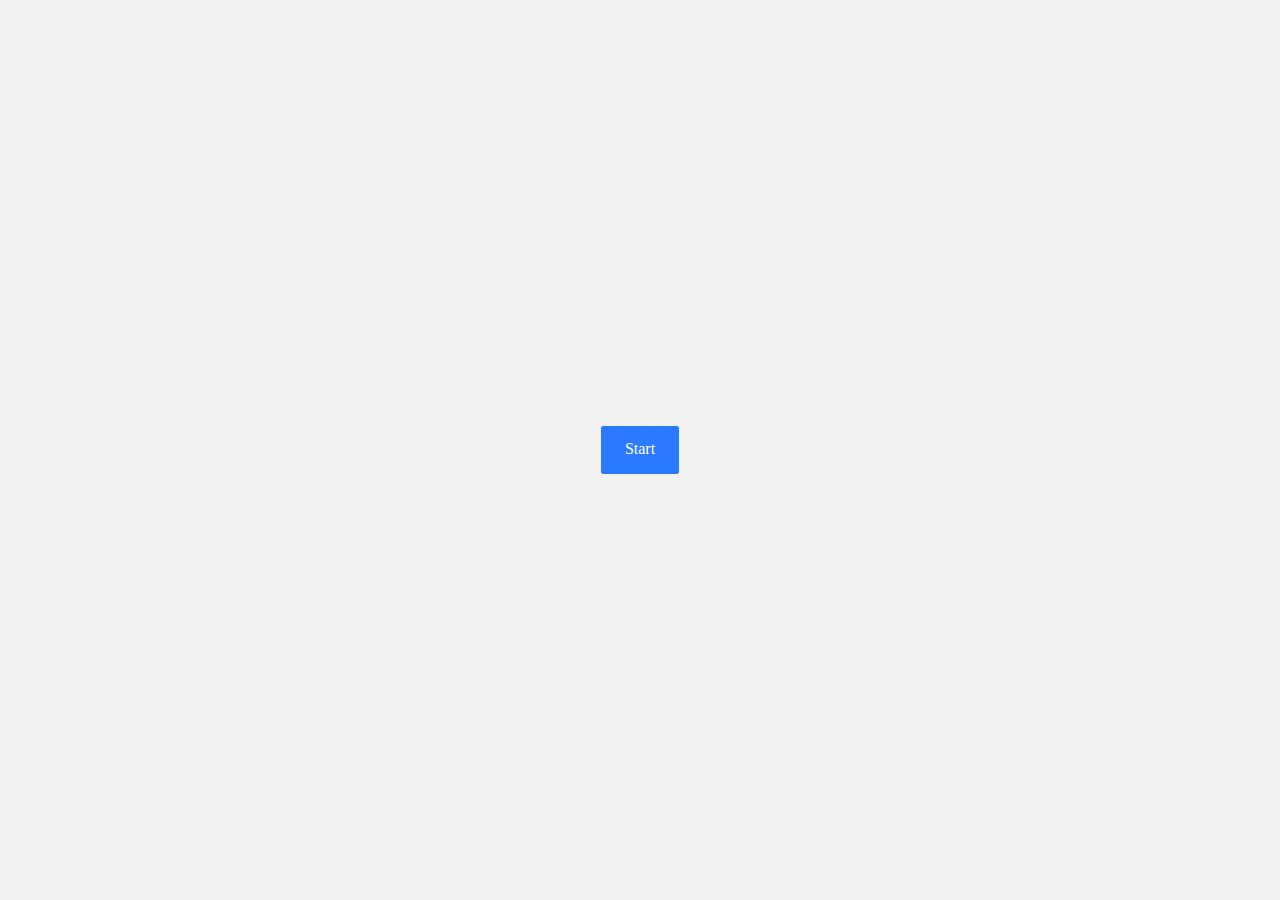
==== templates/index.html @ b8306ca1 "Face marks experiments" ====
<!DOCTYPE html>
<html>
<head>
    <meta charset="utf-8"/>
    <meta name="viewport" content="user-scalable=1.0,initial-scale=1.0,minimum-scale=1.0,maximum-scale=1.0,width=device-width,minimal-ui,viewport-fit=cover">
    <meta name="apple-mobile-web-app-capable" content="yes">
    <title>Gene</title>

    <link rel="stylesheet" href="/static/css/styles.css?rnd=3"/>
</head>
<body>
    <div class="container">
        <div class="screen" id="startScreen">
            <div class="geneBtn" onclick="openFacesScreen()">
                Start
            </div>
        </div>
        <div class="screen" id="facesScreen">
            <div class="header">
                Select photo of you or your friends
            </div>
            <div class="content">
                <div class="contentBody">
                    <div id="facesDiv">
                        
                    </div>
                    <div class="genePlus" onclick="selectFacePhoto()">
                    </div>
                </div>
                <div class="actionButtons">
                    <div></div>
                    <div></div>
                     <div class="geneBtn" onclick="openCrowdScreen()">
                        Next
                    </div>
                </div>
            </div>
        </div>
        <div class="screen" id="crowdScreen">
            <div class="header">
                Choose the crowd
            </div>
            <div class="content">
                <div class="crowdList">
                    <div class="genePlus" onclick="selectCrowdPhoto()">
                    </div>

                    <img src="https://4.bp.blogspot.com/-s8yHcPZOuzY/V4iBHLHGmgI/AAAAAAAAIeI/ahtLaf-ZCfAaqfLKAWhp1wrfYK4B2urjACLcB/s1600/I%2540050387_L.jpg" />
                    <img src="https://cdn.vox-cdn.com/thumbor/XgNngniCqNFg7QUNaKxQAuj3rNA=/0x0:2040x1360/1200x800/filters:focal(786x222:1112x548)/cdn.vox-cdn.com/uploads/chorus_image/image/56083303/6c5cb01c5b2725fa0329efeb552a9983429637944034baa3b3309139f0b1675dce58081a7b9e3f72fef469f7cdf34069_2040.0.jpg"/>
                    <img src="https://imgix.bustle.com/rehost/2016/9/13/6fcbc4ee-1c56-4f39-a659-749c796a370a.jpg" />
                    <img src="https://www.dessous-diary.com/wp-content/uploads/2016/01/1655870_1224771060871987_196291046742283020_n.jpg" />
                    <img src="https://pbs.twimg.com/media/DxGrh3JU8AAuND_.jpg" />
                    <img src="https://www.bellmedia.ca/wp-content/uploads/2019/01/582700_570948_3621x2400-1280x800.jpg" />
                    <img src="https://cache.20minutes.fr/photos/2017/09/28/hugh-hefner-file-photos-37b4-diaporama.jpg" />
                    <img src="https://gl-images.condecdn.net/image/7j0meyqERjZ/crop/1620/f/sex.jpg" />
                    <img src="https://imgflip.com/s/meme/Distracted-Boyfriend.jpg" />
                    <img src="https://i.ytimg.com/vi/z9mUFSexdlE/maxresdefault.jpg" />
                    <img src="https://fsmedia.imgix.net/5a/ed/ef/b8/b0e9/472e/9793/2eacf1d02227/han-and-chewbacca.jpeg" />
                    <img src="https://images2.alphacoders.com/608/thumb-1920-60880.jpg" />
                    <img src="https://p5.focus.de/img/fotos/origs4030151/4338433150-w1280-h960-q72-p4/kim-jong-un-kinder-nordkorea.jpg" />
                    <img src="https://i.pinimg.com/originals/d0/9d/58/d09d58e44380014b6beef9eeacfe507f.jpg" />
                </div>
                <div class="actionButtons">
                    <div class="geneBtn bordered" onclick="popScreen()">
                        Back
                    </div>
                    <div></div>
                    <div></div>
                </div>
            </div>
        </div>
        <div class="screen" id="cookingScreen">
            <div class="header">
                Make a mix!
            </div>
            <div class="content">
                <div class="contentBody">
                    <div id="cookingFaces">
                    </div>
                    <div id="cookingSeparator">
                    </div>
                    <div id="cookingCrowd">
                    </div>
                </div>
                <div class="actionButtons">
                    <div class="geneBtn bordered" onclick="popScreen()">
                        Back
                    </div>
                    <div></div>
                    <div class="geneBtn" id="mixBtn" onclick="mixSelectedPhotos()">
                        Mix!
                        <div class="geneBtnLoading">
                            <div class="geneSpinner">Loading...</div>
                        </div>
                    </div>
                </div>
            </div>
        </div>
        <div class="screen" id="resultScreen">
            <div class="header">
                Great job!
                <br>
                Share result and tag friends!
                <svg transform="scale(1.5)" version="1.1" xmlns="http://www.w3.org/2000/svg" xmlns:xlink="http://www.w3.org/1999/xlink" x="0px" y="0px" width="21px" height="21px" viewBox="0 0 21 21" enable-background="new 0 0 21 21" xml:space="preserve" onclick="resetScreens()">
                    <g>
                        <path d="M16.615,10.368c0-3.372-2.744-6.116-6.115-6.116c-3.375,0-6.117,2.743-6.117,6.116c0,3.372,2.744,6.115,6.117,6.115
                            v-2.262l5.779,2.889L10.5,20.001v-2.266c-4.062,0-7.369-3.305-7.369-7.366C3.131,6.305,6.438,3,10.5,3
                            c4.062,0,7.367,3.305,7.369,7.368H16.615z"></path>
                        <g opacity="0.4">
                            <path fill="#FFFFFF" d="M10.5,3c4.062,0,7.367,3.305,7.369,7.368h-1.254c0-3.372-2.744-6.116-6.115-6.116
                                c-3.375,0-6.117,2.743-6.117,6.116c0,3.372,2.744,6.115,6.117,6.115v-2.262l5.779,2.889L10.5,20.001v-2.266
                                c-4.062,0-7.369-3.305-7.369-7.366C3.131,6.305,6.438,3,10.5,3 M10.5,2L10.5,2c-4.615,0-8.369,3.755-8.369,8.369
                                c0,4.275,3.224,7.812,7.369,8.307v1.325v1.618l1.447-0.724l5.779-2.891l1.789-0.895l-1.789-0.894l-5.779-2.889L9.5,12.604v1.618
                                v1.164c-2.345-0.466-4.117-2.539-4.117-5.017c0-2.821,2.296-5.116,5.117-5.116c2.82,0,5.115,2.295,5.115,5.116v1h1h1.254h1v-1
                                C18.867,5.754,15.112,2,10.5,2L10.5,2z"></path>
                        </g>
                    </g>
                </svg>
            </div>
            <div class="content">
                <div class="contentBody">
                </div>
                <div class="actionButtons">
                    <div class="geneBtn bordered" id="answerBtn">
                        Answer
                    </div>
                    <div></div>
                    <div class="geneBtn" id="shareBtn">
                        Share
                    </div>
                </div>
            </div>
        </div>
        <div class="progress-steps" id="progressSteps" style="display: none">
            <div class="progress-steps__step progress-steps__step--active" id="facesScreenStep">
                <div class="progress-steps__point"></div>
            </div>
            <div class="progress-steps__step" id="crowdScreenStep">
                <div class="progress-steps__gutter">
                    <div class="progress-steps__value"></div>
                </div>
                <div class="progress-steps__point"></div>
            </div>
            <div class="progress-steps__step" id="cookingScreenStep">
                <div class="progress-steps__gutter">
                    <div class="progress-steps__value"></div>
                </div>
                <div class="progress-steps__point"></div>
            </div>
             <div class="progress-steps__step" id="resultScreenStep">
                <div class="progress-steps__gutter">
                    <div class="progress-steps__value"></div>
                </div>
                <div class="progress-steps__point"></div>
            </div>
        </div>
    </div>

    <script type="text/javascript" src="/static/js/fetch.umd.js"></script>
    <script type="text/javascript" src="/static/js/promise.min.js"></script>
    <script type="text/javascript" src="/static/js/impetus.js?rnd=1"></script>
    <script type="text/javascript" src="/static/js/pinch-zoom-canvas.js?rnd=4"></script>
    <script type="text/javascript" src="/static/js/index.js?rnd=4"></script>
</body>
</html>
---- static/css/styles.css ----
/** spinner */
.geneSpinner {
    color: #fff;
    font-size: 20px;
    margin: 100px auto;
    width: 1em;
    height: 1em;
    border-radius: 50%;
    position: relative;
    text-indent: -9999em;
    -webkit-animation: load4 1.3s infinite linear;
    animation: load4 1.3s infinite linear;
    -webkit-transform: translateZ(0);
    -ms-transform: translateZ(0);
    transform: translateZ(0);
}

@-webkit-keyframes load4 {
  0%,
  100% {
    -webkit-box-shadow: 0 -3em 0 0.2em, 2em -2em 0 0em, 3em 0 0 -1em, 2em 2em 0 -1em, 0 3em 0 -1em, -2em 2em 0 -1em, -3em 0 0 -1em, -2em -2em 0 0;
            box-shadow: 0 -3em 0 0.2em, 2em -2em 0 0em, 3em 0 0 -1em, 2em 2em 0 -1em, 0 3em 0 -1em, -2em 2em 0 -1em, -3em 0 0 -1em, -2em -2em 0 0;
  }
  12.5% {
    -webkit-box-shadow: 0 -3em 0 0, 2em -2em 0 0.2em, 3em 0 0 0, 2em 2em 0 -1em, 0 3em 0 -1em, -2em 2em 0 -1em, -3em 0 0 -1em, -2em -2em 0 -1em;
            box-shadow: 0 -3em 0 0, 2em -2em 0 0.2em, 3em 0 0 0, 2em 2em 0 -1em, 0 3em 0 -1em, -2em 2em 0 -1em, -3em 0 0 -1em, -2em -2em 0 -1em;
  }
  25% {
    -webkit-box-shadow: 0 -3em 0 -0.5em, 2em -2em 0 0, 3em 0 0 0.2em, 2em 2em 0 0, 0 3em 0 -1em, -2em 2em 0 -1em, -3em 0 0 -1em, -2em -2em 0 -1em;
            box-shadow: 0 -3em 0 -0.5em, 2em -2em 0 0, 3em 0 0 0.2em, 2em 2em 0 0, 0 3em 0 -1em, -2em 2em 0 -1em, -3em 0 0 -1em, -2em -2em 0 -1em;
  }
  37.5% {
    -webkit-box-shadow: 0 -3em 0 -1em, 2em -2em 0 -1em, 3em 0em 0 0, 2em 2em 0 0.2em, 0 3em 0 0em, -2em 2em 0 -1em, -3em 0em 0 -1em, -2em -2em 0 -1em;
            box-shadow: 0 -3em 0 -1em, 2em -2em 0 -1em, 3em 0em 0 0, 2em 2em 0 0.2em, 0 3em 0 0em, -2em 2em 0 -1em, -3em 0em 0 -1em, -2em -2em 0 -1em;
  }
  50% {
    -webkit-box-shadow: 0 -3em 0 -1em, 2em -2em 0 -1em, 3em 0 0 -1em, 2em 2em 0 0em, 0 3em 0 0.2em, -2em 2em 0 0, -3em 0em 0 -1em, -2em -2em 0 -1em;
            box-shadow: 0 -3em 0 -1em, 2em -2em 0 -1em, 3em 0 0 -1em, 2em 2em 0 0em, 0 3em 0 0.2em, -2em 2em 0 0, -3em 0em 0 -1em, -2em -2em 0 -1em;
  }
  62.5% {
    -webkit-box-shadow: 0 -3em 0 -1em, 2em -2em 0 -1em, 3em 0 0 -1em, 2em 2em 0 -1em, 0 3em 0 0, -2em 2em 0 0.2em, -3em 0 0 0, -2em -2em 0 -1em;
            box-shadow: 0 -3em 0 -1em, 2em -2em 0 -1em, 3em 0 0 -1em, 2em 2em 0 -1em, 0 3em 0 0, -2em 2em 0 0.2em, -3em 0 0 0, -2em -2em 0 -1em;
  }
  75% {
    -webkit-box-shadow: 0em -3em 0 -1em, 2em -2em 0 -1em, 3em 0em 0 -1em, 2em 2em 0 -1em, 0 3em 0 -1em, -2em 2em 0 0, -3em 0em 0 0.2em, -2em -2em 0 0;
            box-shadow: 0em -3em 0 -1em, 2em -2em 0 -1em, 3em 0em 0 -1em, 2em 2em 0 -1em, 0 3em 0 -1em, -2em 2em 0 0, -3em 0em 0 0.2em, -2em -2em 0 0;
  }
  87.5% {
    -webkit-box-shadow: 0em -3em 0 0, 2em -2em 0 -1em, 3em 0 0 -1em, 2em 2em 0 -1em, 0 3em 0 -1em, -2em 2em 0 0, -3em 0em 0 0, -2em -2em 0 0.2em;
            box-shadow: 0em -3em 0 0, 2em -2em 0 -1em, 3em 0 0 -1em, 2em 2em 0 -1em, 0 3em 0 -1em, -2em 2em 0 0, -3em 0em 0 0, -2em -2em 0 0.2em;
  }
}
@keyframes load4 {
  0%,
  100% {
    -webkit-box-shadow: 0 -3em 0 0.2em, 2em -2em 0 0em, 3em 0 0 -1em, 2em 2em 0 -1em, 0 3em 0 -1em, -2em 2em 0 -1em, -3em 0 0 -1em, -2em -2em 0 0;
            box-shadow: 0 -3em 0 0.2em, 2em -2em 0 0em, 3em 0 0 -1em, 2em 2em 0 -1em, 0 3em 0 -1em, -2em 2em 0 -1em, -3em 0 0 -1em, -2em -2em 0 0;
  }
  12.5% {
    -webkit-box-shadow: 0 -3em 0 0, 2em -2em 0 0.2em, 3em 0 0 0, 2em 2em 0 -1em, 0 3em 0 -1em, -2em 2em 0 -1em, -3em 0 0 -1em, -2em -2em 0 -1em;
            box-shadow: 0 -3em 0 0, 2em -2em 0 0.2em, 3em 0 0 0, 2em 2em 0 -1em, 0 3em 0 -1em, -2em 2em 0 -1em, -3em 0 0 -1em, -2em -2em 0 -1em;
  }
  25% {
    -webkit-box-shadow: 0 -3em 0 -0.5em, 2em -2em 0 0, 3em 0 0 0.2em, 2em 2em 0 0, 0 3em 0 -1em, -2em 2em 0 -1em, -3em 0 0 -1em, -2em -2em 0 -1em;
            box-shadow: 0 -3em 0 -0.5em, 2em -2em 0 0, 3em 0 0 0.2em, 2em 2em 0 0, 0 3em 0 -1em, -2em 2em 0 -1em, -3em 0 0 -1em, -2em -2em 0 -1em;
  }
  37.5% {
    -webkit-box-shadow: 0 -3em 0 -1em, 2em -2em 0 -1em, 3em 0em 0 0, 2em 2em 0 0.2em, 0 3em 0 0em, -2em 2em 0 -1em, -3em 0em 0 -1em, -2em -2em 0 -1em;
            box-shadow: 0 -3em 0 -1em, 2em -2em 0 -1em, 3em 0em 0 0, 2em 2em 0 0.2em, 0 3em 0 0em, -2em 2em 0 -1em, -3em 0em 0 -1em, -2em -2em 0 -1em;
  }
  50% {
    -webkit-box-shadow: 0 -3em 0 -1em, 2em -2em 0 -1em, 3em 0 0 -1em, 2em 2em 0 0em, 0 3em 0 0.2em, -2em 2em 0 0, -3em 0em 0 -1em, -2em -2em 0 -1em;
            box-shadow: 0 -3em 0 -1em, 2em -2em 0 -1em, 3em 0 0 -1em, 2em 2em 0 0em, 0 3em 0 0.2em, -2em 2em 0 0, -3em 0em 0 -1em, -2em -2em 0 -1em;
  }
  62.5% {
    -webkit-box-shadow: 0 -3em 0 -1em, 2em -2em 0 -1em, 3em 0 0 -1em, 2em 2em 0 -1em, 0 3em 0 0, -2em 2em 0 0.2em, -3em 0 0 0, -2em -2em 0 -1em;
            box-shadow: 0 -3em 0 -1em, 2em -2em 0 -1em, 3em 0 0 -1em, 2em 2em 0 -1em, 0 3em 0 0, -2em 2em 0 0.2em, -3em 0 0 0, -2em -2em 0 -1em;
  }
  75% {
    -webkit-box-shadow: 0em -3em 0 -1em, 2em -2em 0 -1em, 3em 0em 0 -1em, 2em 2em 0 -1em, 0 3em 0 -1em, -2em 2em 0 0, -3em 0em 0 0.2em, -2em -2em 0 0;
            box-shadow: 0em -3em 0 -1em, 2em -2em 0 -1em, 3em 0em 0 -1em, 2em 2em 0 -1em, 0 3em 0 -1em, -2em 2em 0 0, -3em 0em 0 0.2em, -2em -2em 0 0;
  }
  87.5% {
    -webkit-box-shadow: 0em -3em 0 0, 2em -2em 0 -1em, 3em 0 0 -1em, 2em 2em 0 -1em, 0 3em 0 -1em, -2em 2em 0 0, -3em 0em 0 0, -2em -2em 0 0.2em;
            box-shadow: 0em -3em 0 0, 2em -2em 0 -1em, 3em 0 0 -1em, 2em 2em 0 -1em, 0 3em 0 -1em, -2em 2em 0 0, -3em 0em 0 0, -2em -2em 0 0.2em;
  }
}

/** Progress bar */

.progress-steps {
    display: -webkit-box;
    display: -ms-flexbox;
    display: flex;
    -webkit-box-pack: center;
        -ms-flex-pack: center;
            justify-content: center;
    margin: 0 auto;
    padding: 0 5px;
    -webkit-box-sizing: border-box;
            box-sizing: border-box;

    position: absolute;
    left: 20px;
    right: 20px;
    bottom: 20px;
}

.progress-steps__step {
    position: relative;
    display: -webkit-box;
    display: -ms-flexbox;
    display: flex;
    -webkit-box-align: center;
        -ms-flex-align: center;
            align-items: center;
}

.progress-steps__step * {
    background-color: #d1d1d1;
}

.progress-steps__step:not(:first-child) {
    -webkit-box-flex: 1;
        -ms-flex-positive: 1;
            flex-grow: 1;
    min-height: 0;
    min-width: 0;
}

.progress-steps__step--active .progress-steps__value {
    width: 100%;
}

.progress-steps__step--active .progress-steps__point {
    background-color: #2a79ff;
    -webkit-transform: none;
        -ms-transform: none;
            transform: none;
}

.progress-steps__gutter {
    height: 1px;
    -webkit-box-flex: 1;
        -ms-flex-positive: 1;
            flex-grow: 1;
}

.progress-steps__value {
    height: 100%;
    width: 0;
    background-color: #2a79ff;
    -webkit-transition: width 0.25s ease-out;
    -o-transition: width 0.25s ease-out;
    transition: width 0.25s ease-out;
}

.progress-steps__point {
    position: absolute;
    right: -5px;
    top: -5px;
    z-index: 1;
    height: 11px;
    width: 11px;
    -webkit-transform: scale(0.63);
        -ms-transform: scale(0.63);
            transform: scale(0.63);
    -webkit-transform-origin: 50%;
        -ms-transform-origin: 50%;
            transform-origin: 50%;
    border-radius: 50%;
    -webkit-transition: all 0.15s 0.25s;
    -o-transition: all 0.15s 0.25s;
    transition: all 0.15s 0.25s;
}

/** Alert **/

.geneOverlay {
    position: absolute;
    left: 0;
    top: 0;
    right: 0;
    bottom: 0;
    background: rgba(0, 0, 0, 0.24);
    opacity: 0;
    -webkit-transition: opacity 0.2s ease-in;
    -o-transition: opacity 0.2s ease-in;
    transition: opacity 0.2s ease-in;

    display: -webkit-box;
    display: -ms-flexbox;
    display: flex;
    -webkit-box-align: center;
        -ms-flex-align: center;
            align-items: center;
    -webkit-box-pack: center;
        -ms-flex-pack: center;
            justify-content: center;
}

.geneAlert {
    background: #fff;
    max-width: 300px;
    min-width: 250px;
    min-height: 100px;
    border-radius: 4px;
    display: -webkit-box;
    display: -ms-flexbox;
    display: flex;
    -webkit-box-orient: vertical;
    -webkit-box-direction: normal;
        -ms-flex-direction: column;
            flex-direction: column;
}

.geneAlertTitle {
    font-size: 20px;
    font-weight: bold;
    text-align: center;
    padding: 10px;
    border-bottom: 1px solid rgba(0, 0, 0, 0.1);
}

.geneAlertDescription {
    text-align: center;
    padding: 10px 10px 20px;
    font-size: 18px;
    border-bottom: 1px solid rgba(0, 0, 0, 0.1);
}

.geneAlertButtons {
    display: -webkit-box;
    display: -ms-flexbox;
    display: flex;
    padding: 10px;
     -webkit-box-pack: center;
        -ms-flex-pack: center;
            justify-content: center;
}

.geneAlertButtons .geneBtn {
    height: auto;
    padding: 9px 20px 9px;
}

.geneAlertButtons .geneBtn:not(:first-child) {
    margin-left: 20px;
}

/** *** */

body, html {
    padding: 0;
    margin: 0;
    background: #f2f2f2;
    width: 100%;
    height: 100%;
}

.flexOne {
    -webkit-box-flex: 1;
        -ms-flex: 1;
            flex: 1;
    min-height: 0;
    min-width: 0;
}

.geneBtn {
    background: #2a79ff;
    -webkit-box-sizing: border-box;
            box-sizing: border-box;
    border-radius: 2px;
    font-size: 16px;
    padding: 14px 24px 16px;
    color: #fff;
    display: inline-block;
    height: 48px;
    position: relative;
}

.geneBtn.loading .geneBtnLoading {
    display: -webkit-box;
    display: -ms-flexbox;
    display: flex;
}

.geneBtnLoading {
    position: absolute;
    left: 0;
    right: 0;
    bottom: 0;
    top: 0;
    background: #2a79ff;
    border-radius: 2px;
    display: none;
    -webkit-box-align: center;
        -ms-flex-align: center;
            align-items: center;
    -webkit-box-pack: center;
        -ms-flex-pack: center;
            justify-content: center;
}

.geneBtnLoading .geneSpinner {
    -webkit-transform: scale(0.2);
        -ms-transform: scale(0.2);
            transform: scale(0.2);
}

.geneBtn.bordered {
    background: transparent;
    border: 1px solid #333333;
    color: #333333;
}

.genePlus {
    width: 40px;
    height: 40px;
    border-radius: 50%;
    border: 2px solid #2a79ff;
    position: relative;
}

.genePlus:after {
    content: '';
    position: absolute;
    top: 10px;
    left: 19px;
    width: 2px;
    bottom: 10px;
    background: #2a79ff;
}

.genePlus:before {
    content: '';
    position: absolute;
    height: 2px;
    top: 19px;
    left: 10px;
    right: 10px;
    background: #2a79ff;
}

.container {
    width: 100%;
    height: 100%; 
}

.screen {
    background: #f2f2f2;
    position: absolute;
    left: 0;
    right: 0;
    top: 0;
    bottom: 0;
    display: -webkit-box;
    display: -ms-flexbox;
    display: flex;
    -webkit-box-align: center;
        -ms-flex-align: center;
            align-items: center;
    -webkit-box-pack: center;
        -ms-flex-pack: center;
            justify-content: center;
    -webkit-box-orient: vertical;
    -webkit-box-direction: normal;
        -ms-flex-direction: column;
            flex-direction: column;
    display: none;
}

.header {
    width: 100%;
    display: -webkit-box;
    display: -ms-flexbox;
    display: flex;
    -webkit-box-orient: horizontal;
    -webkit-box-direction: normal;
        -ms-flex-direction: row;
            flex-direction: row;
    height: 48px;
    padding: 0 20px;
    margin: 10px 0 20px;
    border-bottom: 1px solid rgba(0, 0, 0, 0.1);
    -webkit-box-sizing: border-box;
            box-sizing: border-box;
    -webkit-box-pack: justify;
        -ms-flex-pack: justify;
            justify-content: space-between;
    -webkit-box-align: center;
        -ms-flex-align: center;
            align-items: center;
    font-size: 16px;
}

.content {
    width: 100%;
    display: -webkit-box;
    display: -ms-flexbox;
    display: flex;
    -webkit-box-flex: 1;
        -ms-flex: 1;
            flex: 1;
    min-height: 0;
    min-width: 0;
    padding: 0 20px 50px 20px;
    -webkit-box-sizing: border-box;
            box-sizing: border-box;
    -webkit-box-orient: vertical;
    -webkit-box-direction: normal;
        -ms-flex-direction: column;
            flex-direction: column;
}

.contentBody {
    -webkit-box-flex: 1;
        -ms-flex: 1;
            flex: 1;
    min-height: 0;
    min-width: 0;
    margin-bottom: 20px;
}

.actionButtons {
    display: -webkit-box;
    display: -ms-flexbox;
    display: flex;
    -webkit-box-pack: justify;
        -ms-flex-pack: justify;
            justify-content: space-between;
}

/** **/
.crowdList {
    -webkit-box-flex: 1;
        -ms-flex: 1;
            flex: 1;
    min-height: 0;
    min-width: 0;
    display: -webkit-box;
    display: -ms-flexbox;
    display: flex;
    -webkit-box-orient: vertical;
    -webkit-box-direction: normal;
        -ms-flex-direction: column;
            flex-direction: column;
    -webkit-box-align: center;
        -ms-flex-align: center;
            align-items: center;
    overflow-x: hidden;
    overflow-y: auto;
    -webkit-overflow-scrolling: touch;
    margin-bottom: 10px;
}

.crowdList .genePlus {
    -ms-flex-negative: 0;
        flex-shrink: 0;
    margin-bottom: 10px;
}

.crowdList img {
    width: 100%;
    margin-bottom: 10px;
}

#facesScreen .contentBody {
    display: -webkit-box;
    display: -ms-flexbox;
    display: flex;
    -webkit-box-orient: vertical;
    -webkit-box-direction: normal;
        -ms-flex-direction: column;
            flex-direction: column;
    -webkit-box-align: center;
        -ms-flex-align: center;
            align-items: center;
}

.facePhotoContainer {
    display: -webkit-box;
    display: -ms-flexbox;
    display: flex;
    -webkit-box-orient: vertical;
    -webkit-box-direction: normal;
        -ms-flex-direction: column;
            flex-direction: column;
    -webkit-box-align: center;
        -ms-flex-align: center;
            align-items: center;
    width: 200px;
    height: 200px;
    background: rgba(0, 0, 0, 0.2);
    -webkit-transition: all 0.2s ease-in;
    -o-transition: all 0.2s ease-in;
    transition: all 0.2s ease-in;
    margin-bottom: 10px;
    position: relative;
}

.facePhotoContainer .geneSpinner {
    font-size: 5px;
}

.facePhotoContainer canvas {
    opacity: 0;
    -webkit-transition: opacity 0.2s ease-in;
    -o-transition: opacity 0.2s ease-in;
    transition: opacity 0.2s ease-in;
}

.facePhotoContainerRemove {
    position: absolute;
    top: -20px;
    right: -20px;
    width: 40px;
    height: 40px;
    background: rgba(0, 0, 0, 0.6);
    border-radius: 50%;
    display: -webkit-box;
    display: -ms-flexbox;
    display: flex;
    -webkit-box-pack: center;
        -ms-flex-pack: center;
            justify-content: center;
    -webkit-box-align: center;
        -ms-flex-align: center;
            align-items: center;
    color: #fff;
}

.facePhotoContainerRemove:after {
    content: '';
    top: 19px;
    left: 10px;
    height: 2px;
    background: #fff;
    right: 10px;
    -webkit-transform: rotate(45deg);
        -ms-transform: rotate(45deg);
            transform: rotate(45deg);
    position: absolute;
}

.facePhotoContainerRemove:before {
    content: '';
    top: 19px;
    left: 10px;
    height: 2px;
    background: #fff;
    right: 10px;
    -webkit-transform: rotate(-45deg);
        -ms-transform: rotate(-45deg);
            transform: rotate(-45deg);
    position: absolute;
}

#facesDiv {
    display: -webkit-box;
    display: -ms-flexbox;
    display: flex;
    -webkit-box-orient: vertical;
    -webkit-box-direction: normal;
        -ms-flex-direction: column;
            flex-direction: column;
    -webkit-box-align: center;
        -ms-flex-align: center;
            align-items: center;
}

#facePointsScreen canvas {
    width: 100%;
    height: 100%;
}

#cookingScreen .contentBody {
    display: -webkit-box;
    display: -ms-flexbox;
    display: flex;
    -webkit-box-orient: vertical;
    -webkit-box-direction: normal;
        -ms-flex-direction: column;
            flex-direction: column;
}

#cookingScreen .content {
    position: relative;
}

#cookingSeparator {
    position: absolute;
    left: 0;
    right: 0;
    top: 175px;
    height: 1px;
    background: rgba(0, 0, 0, 0.1);
}

#cookingFaces {
    height: 150px;
    display: -webkit-box;
    display: -ms-flexbox;
    display: flex;
    -webkit-box-align: center;
        -ms-flex-align: center;
            align-items: center;
    -webkit-box-pack: center;
        -ms-flex-pack: center;
            justify-content: center;
    margin-bottom: 50px;
}

#cookingFaces img {
    max-width: 45%;
    max-height: 30vh;
    -o-object-fit: contain;
       object-fit: contain;
}

#cookingFaces img:first-child:not(:last-child) {
    margin-right: 10px;
}

#cookingCrowd {
    display: -webkit-box;
    display: -ms-flexbox;
    display: flex;
    -webkit-box-align: center;
        -ms-flex-align: center;
            align-items: center;
    -webkit-box-pack: center;
        -ms-flex-pack: center;
            justify-content: center;
    -webkit-box-flex: 1;
        -ms-flex: 1;
            flex: 1;
    min-height: 0;
    min-width: 0;
}

#cookingCrowd img {
    -o-object-fit: contain;
       object-fit: contain;
    max-width: 100%;
    max-height: 100%;
}

.answerIsVisible {
    background: rgba(0, 0, 0, 0.1) !important;
}

#resultScreen .contentBody {
    display: -webkit-box;
    display: -ms-flexbox;
    display: flex;
    -webkit-box-align: center;
        -ms-flex-align: center;
            align-items: center;
}

#resultScreen canvas {
    width: 100%;
    height: 90%;
    opacity: 0;
    -webkit-transition: opacity 0.3s ease-in;
    -o-transition: opacity 0.3s ease-in;
    transition: opacity 0.3s ease-in;
}
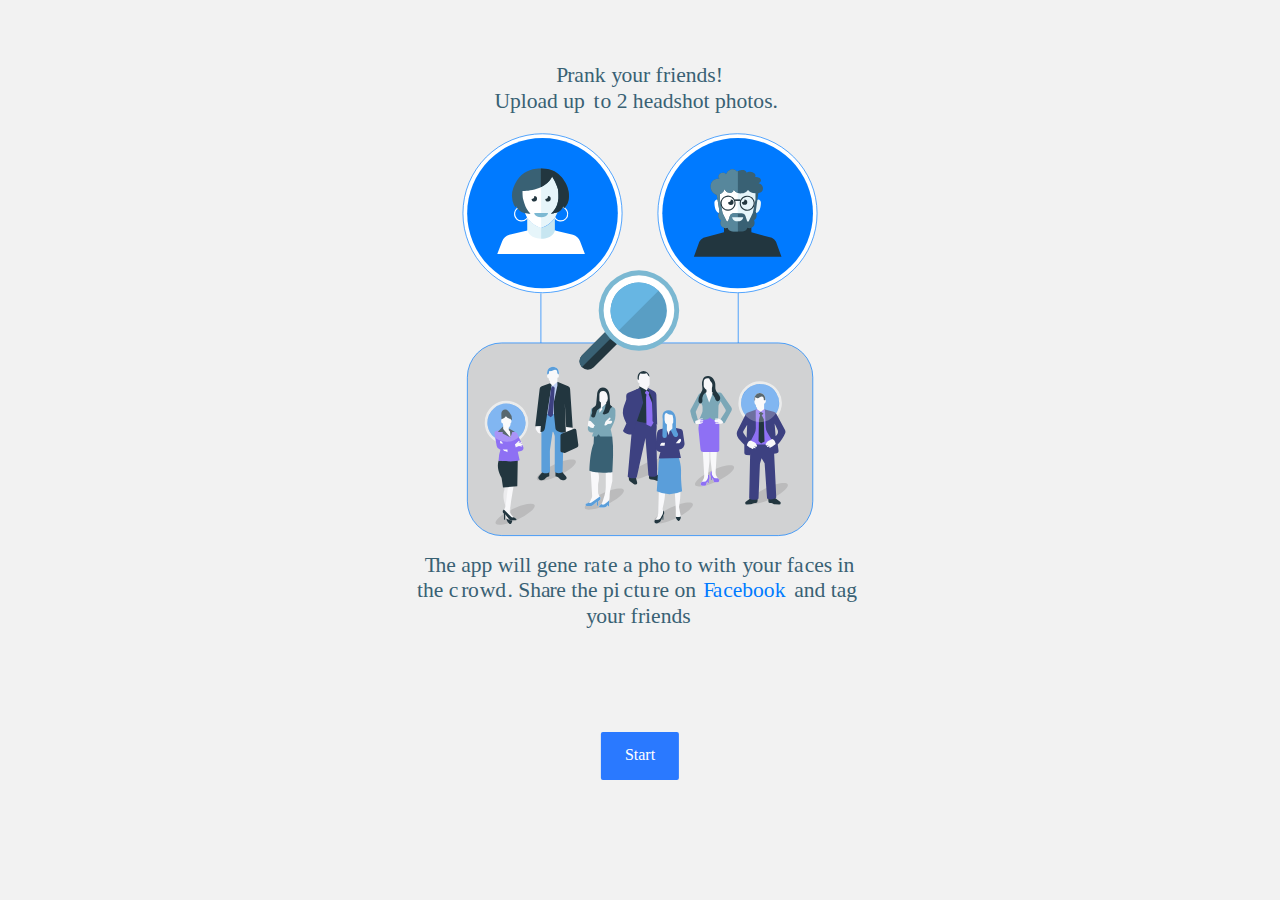
==== commit 541c99f3: "Add onboarding image" ====
--- a/templates/index.html
+++ b/templates/index.html
@@ -6,13 +6,16 @@
     <meta name="apple-mobile-web-app-capable" content="yes">
     <title>Gene</title>
 
-    <link rel="stylesheet" href="/static/css/styles.css?rnd=3"/>
+    <link rel="stylesheet" href="/static/css/styles.css?rnd=8"/>
 </head>
 <body>
     <div class="container">
         <div class="screen" id="startScreen">
-            <div class="geneBtn" onclick="openFacesScreen()">
-                Start
+            <div class="onboarding">
+                <img src="/static/img/onboarding.svg" />
+                <div class="geneBtn" onclick="openFacesScreen()">
+                    Start
+                </div>
             </div>
         </div>
         <div class="screen" id="facesScreen">
@@ -41,24 +44,26 @@
                 Choose the crowd
             </div>
             <div class="content">
-                <div class="crowdList">
+                <div class="crowdList gene-custom-scroll">
                     <div class="genePlus" onclick="selectCrowdPhoto()">
                     </div>
 
-                    <img src="https://4.bp.blogspot.com/-s8yHcPZOuzY/V4iBHLHGmgI/AAAAAAAAIeI/ahtLaf-ZCfAaqfLKAWhp1wrfYK4B2urjACLcB/s1600/I%2540050387_L.jpg" />
-                    <img src="https://cdn.vox-cdn.com/thumbor/XgNngniCqNFg7QUNaKxQAuj3rNA=/0x0:2040x1360/1200x800/filters:focal(786x222:1112x548)/cdn.vox-cdn.com/uploads/chorus_image/image/56083303/6c5cb01c5b2725fa0329efeb552a9983429637944034baa3b3309139f0b1675dce58081a7b9e3f72fef469f7cdf34069_2040.0.jpg"/>
-                    <img src="https://imgix.bustle.com/rehost/2016/9/13/6fcbc4ee-1c56-4f39-a659-749c796a370a.jpg" />
-                    <img src="https://www.dessous-diary.com/wp-content/uploads/2016/01/1655870_1224771060871987_196291046742283020_n.jpg" />
+                    <img src="https://ewedit.files.wordpress.com/2017/07/gettyimages-821100560_master.jpg" />
+                    <img src="https://a.ltrbxd.com/resized/sm/upload/0d/vz/j0/cr/black-dynamite-1200-1200-675-675-crop-000000.jpg" />
+                    <img src="http://read.byappi.com/uploads/news/821.jpg" />
+                    <img src="https://img-fotki.yandex.ru/get/26/14124454.2d1/0_9e3bf_ed5ddce8_orig.jpg" />
+                    <img src="https://i.ytimg.com/vi/z9mUFSexdlE/maxresdefault.jpg" />
+                    <img src="https://cdn.shazoo.ru/216426_N1qt1Xm7x4_j4nzfdtozpiiwkljklia.png" />
+                    <img src="https://imgflip.com/s/meme/Distracted-Boyfriend.jpg" />
+                    <img src="http://sport.img.com.ua/nxs208/b/orig/b/85/6a7f9156587c0b92a1bf0967e2e8c85b.jpg" />
+                    <img src="https://gl-images.condecdn.net/image/7j0meyqERjZ/crop/1620/f/sex.jpg" />
+                    <img src="https://www.vladtime.ru/uploads/posts/2018-07/1530443463_maxresdefault.jpg" />
                     <img src="https://pbs.twimg.com/media/DxGrh3JU8AAuND_.jpg" />
                     <img src="https://www.bellmedia.ca/wp-content/uploads/2019/01/582700_570948_3621x2400-1280x800.jpg" />
-                    <img src="https://cache.20minutes.fr/photos/2017/09/28/hugh-hefner-file-photos-37b4-diaporama.jpg" />
-                    <img src="https://gl-images.condecdn.net/image/7j0meyqERjZ/crop/1620/f/sex.jpg" />
-                    <img src="https://imgflip.com/s/meme/Distracted-Boyfriend.jpg" />
-                    <img src="https://i.ytimg.com/vi/z9mUFSexdlE/maxresdefault.jpg" />
                     <img src="https://fsmedia.imgix.net/5a/ed/ef/b8/b0e9/472e/9793/2eacf1d02227/han-and-chewbacca.jpeg" />
-                    <img src="https://images2.alphacoders.com/608/thumb-1920-60880.jpg" />
-                    <img src="https://p5.focus.de/img/fotos/origs4030151/4338433150-w1280-h960-q72-p4/kim-jong-un-kinder-nordkorea.jpg" />
-                    <img src="https://i.pinimg.com/originals/d0/9d/58/d09d58e44380014b6beef9eeacfe507f.jpg" />
+                    <img src="http://milivojevic.info/wp-content/uploads/2015/05/sex-i-grad2.jpg" />
+                    <img src="https://staff-online.ru/wp-content/uploads/2016/12/gosti-shou.jpg" />
+                    <img src="http://starkovtattoo.spb.ru/images/200/DSC100251940.jpg" />
                 </div>
                 <div class="actionButtons">
                     <div class="geneBtn bordered" onclick="popScreen()">
@@ -98,9 +103,11 @@
         </div>
         <div class="screen" id="resultScreen">
             <div class="header">
-                Great job!
-                <br>
-                Share result and tag friends!
+                <span>
+                    Great job!
+                    <br>
+                    Share result and <b>tag friends</b>!
+                </span>
                 <svg transform="scale(1.5)" version="1.1" xmlns="http://www.w3.org/2000/svg" xmlns:xlink="http://www.w3.org/1999/xlink" x="0px" y="0px" width="21px" height="21px" viewBox="0 0 21 21" enable-background="new 0 0 21 21" xml:space="preserve" onclick="resetScreens()">
                     <g>
                         <path d="M16.615,10.368c0-3.372-2.744-6.116-6.115-6.116c-3.375,0-6.117,2.743-6.117,6.116c0,3.372,2.744,6.115,6.117,6.115
@@ -159,7 +166,7 @@
     <script type="text/javascript" src="/static/js/fetch.umd.js"></script>
     <script type="text/javascript" src="/static/js/promise.min.js"></script>
     <script type="text/javascript" src="/static/js/impetus.js?rnd=1"></script>
-    <script type="text/javascript" src="/static/js/pinch-zoom-canvas.js?rnd=4"></script>
-    <script type="text/javascript" src="/static/js/index.js?rnd=4"></script>
+    <script type="text/javascript" src="/static/js/pinch-zoom-canvas.js?rnd=5"></script>
+    <script type="text/javascript" src="/static/js/index.js?rnd=8"></script>
 </body>
 </html>
--- a/static/css/styles.css
+++ b/static/css/styles.css
@@ -248,6 +248,28 @@
     margin-left: 20px;
 }
 
+/** custom scroll */
+
+
+.gene-custom-scroll {
+    -webkit-overflow-scrolling: touch;
+}
+
+.gene-custom-scroll::-webkit-scrollbar {
+    width: 4px;
+    height: 4px;
+}
+
+.gene-custom-scroll::-webkit-scrollbar-thumb {
+    background-color: #999999;
+    border: 0 solid transparent;
+    border-radius: 2px;
+}
+
+.gene-custom-scroll::-webkit-scrollbar-track {
+    background-color:initial;
+}
+
 /** *** */
 
 body, html {
@@ -256,6 +278,15 @@
     background: #f2f2f2;
     width: 100%;
     height: 100%;
+    overflow: hidden;
+
+    -webkit-touch-callout: none; /* iOS Safari */
+    -webkit-user-select: none; /* Safari */
+     -khtml-user-select: none; /* Konqueror HTML */
+       -moz-user-select: none; /* Firefox */
+        -ms-user-select: none; /* Internet Explorer/Edge */
+            user-select: none; /* Non-prefixed version, currently
+                                  supported by Chrome and Opera */
 }
 
 .flexOne {
@@ -370,6 +401,33 @@
     display: none;
 }
 
+.onboarding {
+    width: 100%;
+    height: 100%;
+    position: relative;
+    -webkit-transform: translateY(-50px);
+        -ms-transform: translateY(-50px);
+            transform: translateY(-50px);
+}
+
+.onboarding .geneBtn {
+    position: absolute;
+    bottom: 70px;
+    left: 50%;
+    -webkit-transform: translateX(-50%);
+        -ms-transform: translateX(-50%);
+            transform: translateX(-50%);
+}
+
+.onboarding img {
+    width: 100%;
+    height: 100%;
+    max-width: 100%;
+    max-height: 100%;
+    -o-object-fit: contain;
+       object-fit: contain;
+}
+
 .header {
     width: 100%;
     display: -webkit-box;
@@ -381,7 +439,7 @@
             flex-direction: row;
     height: 48px;
     padding: 0 20px;
-    margin: 10px 0 20px;
+    margin: 10px 0 10px;
     border-bottom: 1px solid rgba(0, 0, 0, 0.1);
     -webkit-box-sizing: border-box;
             box-sizing: border-box;
@@ -404,7 +462,7 @@
             flex: 1;
     min-height: 0;
     min-width: 0;
-    padding: 0 20px 50px 20px;
+    margin-bottom: 50px;
     -webkit-box-sizing: border-box;
             box-sizing: border-box;
     -webkit-box-orient: vertical;
@@ -419,7 +477,7 @@
             flex: 1;
     min-height: 0;
     min-width: 0;
-    margin-bottom: 20px;
+    margin-bottom: 10px;
 }
 
 .actionButtons {
@@ -429,6 +487,7 @@
     -webkit-box-pack: justify;
         -ms-flex-pack: justify;
             justify-content: space-between;
+    margin: 0 22px;
 }
 
 /** **/
@@ -450,8 +509,8 @@
             align-items: center;
     overflow-x: hidden;
     overflow-y: auto;
-    -webkit-overflow-scrolling: touch;
     margin-bottom: 10px;
+    padding: 0 22px;
 }
 
 .crowdList .genePlus {
@@ -476,6 +535,7 @@
     -webkit-box-align: center;
         -ms-flex-align: center;
             align-items: center;
+    margin: 0px 22px;
 }
 
 .facePhotoContainer {
@@ -489,8 +549,12 @@
     -webkit-box-align: center;
         -ms-flex-align: center;
             align-items: center;
+    -webkit-box-pack: center;
+        -ms-flex-pack: center;
+            justify-content: center;
     width: 200px;
     height: 200px;
+    max-height: 35%;
     background: rgba(0, 0, 0, 0.2);
     -webkit-transition: all 0.2s ease-in;
     -o-transition: all 0.2s ease-in;
@@ -501,9 +565,10 @@
 
 .facePhotoContainer .geneSpinner {
     font-size: 5px;
-}
-
-.facePhotoContainer canvas {
+    margin: 0;
+}
+
+.facePhotoContainer img, .facePhotoContainer canvas {
     opacity: 0;
     -webkit-transition: opacity 0.2s ease-in;
     -o-transition: opacity 0.2s ease-in;
@@ -512,11 +577,11 @@
 
 .facePhotoContainerRemove {
     position: absolute;
-    top: -20px;
-    right: -20px;
+    top: 5px;
+    right: 5px;
     width: 40px;
     height: 40px;
-    background: rgba(0, 0, 0, 0.6);
+    background: rgba(0, 0, 0, 0.9);
     border-radius: 50%;
     display: -webkit-box;
     display: -ms-flexbox;
@@ -569,11 +634,6 @@
             align-items: center;
 }
 
-#facePointsScreen canvas {
-    width: 100%;
-    height: 100%;
-}
-
 #cookingScreen .contentBody {
     display: -webkit-box;
     display: -ms-flexbox;
@@ -582,6 +642,7 @@
     -webkit-box-direction: normal;
         -ms-flex-direction: column;
             flex-direction: column;
+    margin: 0 22px 10px;
 }
 
 #cookingScreen .content {
@@ -592,13 +653,13 @@
     position: absolute;
     left: 0;
     right: 0;
-    top: 175px;
+    top: 30%;
     height: 1px;
     background: rgba(0, 0, 0, 0.1);
 }
 
 #cookingFaces {
-    height: 150px;
+    height: 30%;
     display: -webkit-box;
     display: -ms-flexbox;
     display: flex;
@@ -613,7 +674,7 @@
 
 #cookingFaces img {
     max-width: 45%;
-    max-height: 30vh;
+    max-height: 100%;
     -o-object-fit: contain;
        object-fit: contain;
 }
@@ -657,11 +718,12 @@
     -webkit-box-align: center;
         -ms-flex-align: center;
             align-items: center;
+    margin: 0 22px 10px;
 }
 
 #resultScreen canvas {
     width: 100%;
-    height: 90%;
+    height: 100%;
     opacity: 0;
     -webkit-transition: opacity 0.3s ease-in;
     -o-transition: opacity 0.3s ease-in;
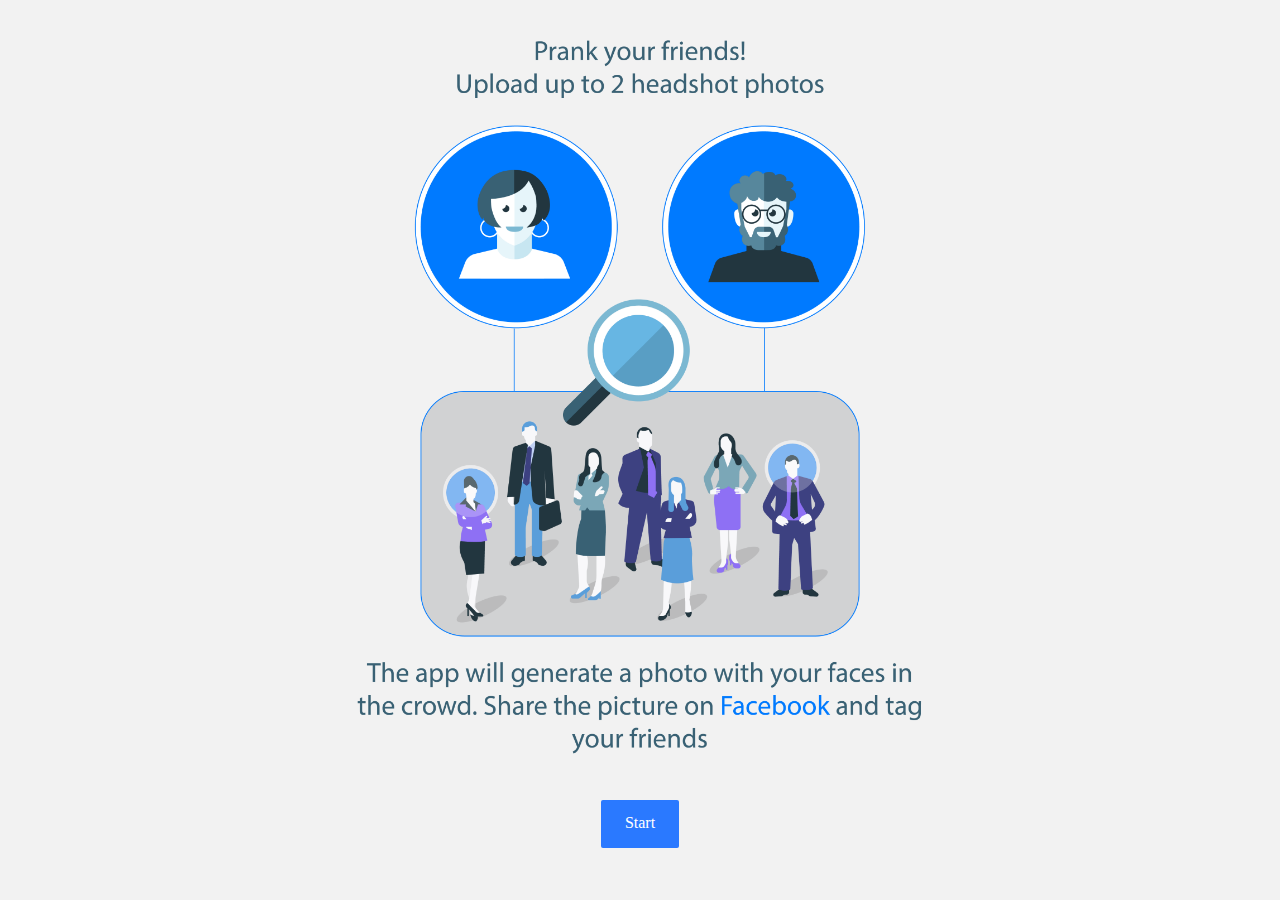
==== commit 215c8b7f: "Fix UI bugs" ====
--- a/templates/index.html
+++ b/templates/index.html
@@ -6,19 +6,21 @@
     <meta name="apple-mobile-web-app-capable" content="yes">
     <title>Gene</title>
 
-    <link rel="stylesheet" href="/static/css/styles.css?rnd=8"/>
+    <link rel="stylesheet" href="/static/css/styles.css?rnd=10"/>
 </head>
 <body>
     <div class="container">
-        <div class="screen" id="startScreen">
-            <div class="onboarding">
-                <img src="/static/img/onboarding.svg" />
+        <div class="screen geneHidden" id="startScreen">
+            <div class="onboardingContent">
+                <img src="/static/img/onboarding3.png" />
+            </div>
+            <div class="onboardingStart">
                 <div class="geneBtn" onclick="openFacesScreen()">
                     Start
                 </div>
             </div>
         </div>
-        <div class="screen" id="facesScreen">
+        <div class="screen geneHidden" id="facesScreen">
             <div class="header">
                 Select photo of you or your friends
             </div>
@@ -39,7 +41,7 @@
                 </div>
             </div>
         </div>
-        <div class="screen" id="crowdScreen">
+        <div class="screen geneHidden" id="crowdScreen">
             <div class="header">
                 Choose the crowd
             </div>
@@ -50,20 +52,16 @@
 
                     <img src="https://ewedit.files.wordpress.com/2017/07/gettyimages-821100560_master.jpg" />
                     <img src="https://a.ltrbxd.com/resized/sm/upload/0d/vz/j0/cr/black-dynamite-1200-1200-675-675-crop-000000.jpg" />
-                    <img src="http://read.byappi.com/uploads/news/821.jpg" />
                     <img src="https://img-fotki.yandex.ru/get/26/14124454.2d1/0_9e3bf_ed5ddce8_orig.jpg" />
                     <img src="https://i.ytimg.com/vi/z9mUFSexdlE/maxresdefault.jpg" />
                     <img src="https://cdn.shazoo.ru/216426_N1qt1Xm7x4_j4nzfdtozpiiwkljklia.png" />
                     <img src="https://imgflip.com/s/meme/Distracted-Boyfriend.jpg" />
-                    <img src="http://sport.img.com.ua/nxs208/b/orig/b/85/6a7f9156587c0b92a1bf0967e2e8c85b.jpg" />
                     <img src="https://gl-images.condecdn.net/image/7j0meyqERjZ/crop/1620/f/sex.jpg" />
                     <img src="https://www.vladtime.ru/uploads/posts/2018-07/1530443463_maxresdefault.jpg" />
                     <img src="https://pbs.twimg.com/media/DxGrh3JU8AAuND_.jpg" />
                     <img src="https://www.bellmedia.ca/wp-content/uploads/2019/01/582700_570948_3621x2400-1280x800.jpg" />
                     <img src="https://fsmedia.imgix.net/5a/ed/ef/b8/b0e9/472e/9793/2eacf1d02227/han-and-chewbacca.jpeg" />
-                    <img src="http://milivojevic.info/wp-content/uploads/2015/05/sex-i-grad2.jpg" />
                     <img src="https://staff-online.ru/wp-content/uploads/2016/12/gosti-shou.jpg" />
-                    <img src="http://starkovtattoo.spb.ru/images/200/DSC100251940.jpg" />
                 </div>
                 <div class="actionButtons">
                     <div class="geneBtn bordered" onclick="popScreen()">
@@ -74,15 +72,13 @@
                 </div>
             </div>
         </div>
-        <div class="screen" id="cookingScreen">
+        <div class="screen geneHidden" id="cookingScreen">
             <div class="header">
                 Make a mix!
             </div>
             <div class="content">
                 <div class="contentBody">
                     <div id="cookingFaces">
-                    </div>
-                    <div id="cookingSeparator">
                     </div>
                     <div id="cookingCrowd">
                     </div>
@@ -101,14 +97,15 @@
                 </div>
             </div>
         </div>
-        <div class="screen" id="resultScreen">
+        <div class="screen geneHidden" id="resultScreen">
             <div class="header">
                 <span>
                     Great job!
                     <br>
                     Share result and <b>tag friends</b>!
                 </span>
-                <svg transform="scale(1.5)" version="1.1" xmlns="http://www.w3.org/2000/svg" xmlns:xlink="http://www.w3.org/1999/xlink" x="0px" y="0px" width="21px" height="21px" viewBox="0 0 21 21" enable-background="new 0 0 21 21" xml:space="preserve" onclick="resetScreens()">
+                <div class="geneFlexDumb"></div>
+                <svg transform="scale(1.5)" version="1.1" xmlns="https://www.w3.org/2000/svg" xmlns:xlink="https://www.w3.org/1999/xlink" x="0px" y="0px" width="21px" height="21px" viewBox="0 0 21 21" enable-background="new 0 0 21 21" xml:space="preserve" onclick="resetScreens()">
                     <g>
                         <path d="M16.615,10.368c0-3.372-2.744-6.116-6.115-6.116c-3.375,0-6.117,2.743-6.117,6.116c0,3.372,2.744,6.115,6.117,6.115
                             v-2.262l5.779,2.889L10.5,20.001v-2.266c-4.062,0-7.369-3.305-7.369-7.366C3.131,6.305,6.438,3,10.5,3
@@ -138,7 +135,7 @@
                 </div>
             </div>
         </div>
-        <div class="progress-steps" id="progressSteps" style="display: none">
+        <div class="progress-steps geneHidden" id="progressSteps">
             <div class="progress-steps__step progress-steps__step--active" id="facesScreenStep">
                 <div class="progress-steps__point"></div>
             </div>
@@ -167,6 +164,6 @@
     <script type="text/javascript" src="/static/js/promise.min.js"></script>
     <script type="text/javascript" src="/static/js/impetus.js?rnd=1"></script>
     <script type="text/javascript" src="/static/js/pinch-zoom-canvas.js?rnd=5"></script>
-    <script type="text/javascript" src="/static/js/index.js?rnd=8"></script>
+    <script type="text/javascript" src="/static/js/index.js?rnd=12"></script>
 </body>
 </html>
--- a/static/css/styles.css
+++ b/static/css/styles.css
@@ -144,6 +144,8 @@
     -webkit-box-flex: 1;
         -ms-flex-positive: 1;
             flex-grow: 1;
+    min-height: 0;
+    min-width: 0;
 }
 
 .progress-steps__value {
@@ -270,32 +272,7 @@
     background-color:initial;
 }
 
-/** *** */
-
-body, html {
-    padding: 0;
-    margin: 0;
-    background: #f2f2f2;
-    width: 100%;
-    height: 100%;
-    overflow: hidden;
-
-    -webkit-touch-callout: none; /* iOS Safari */
-    -webkit-user-select: none; /* Safari */
-     -khtml-user-select: none; /* Konqueror HTML */
-       -moz-user-select: none; /* Firefox */
-        -ms-user-select: none; /* Internet Explorer/Edge */
-            user-select: none; /* Non-prefixed version, currently
-                                  supported by Chrome and Opera */
-}
-
-.flexOne {
-    -webkit-box-flex: 1;
-        -ms-flex: 1;
-            flex: 1;
-    min-height: 0;
-    min-width: 0;
-}
+/** button */
 
 .geneBtn {
     background: #2a79ff;
@@ -345,6 +322,8 @@
     color: #333333;
 }
 
+/** plus */
+
 .genePlus {
     width: 40px;
     height: 40px;
@@ -373,6 +352,39 @@
     background: #2a79ff;
 }
 
+/** core */
+
+
+.geneHidden {
+    display: none !important;
+}
+
+.geneFlexDumb {
+    -webkit-box-flex: 1;
+        -ms-flex: 1;
+            flex: 1;
+    min-height: 0;
+    min-width: 0;
+}
+
+/** *** */
+
+body, html {
+    padding: 0;
+    margin: 0;
+    background: #f2f2f2;
+    width: 100%;
+    height: 100%;
+    overflow: hidden;
+
+    -webkit-touch-callout: none; /* iOS Safari */
+    -webkit-user-select: none; /* Safari */ /* Konqueror HTML */
+       -moz-user-select: none; /* Firefox */
+        -ms-user-select: none; /* Internet Explorer/Edge */
+            user-select: none; /* Non-prefixed version, currently
+                                  supported by Chrome and Opera */
+}
+
 .container {
     width: 100%;
     height: 100%; 
@@ -388,48 +400,13 @@
     display: -webkit-box;
     display: -ms-flexbox;
     display: flex;
-    -webkit-box-align: center;
-        -ms-flex-align: center;
-            align-items: center;
-    -webkit-box-pack: center;
-        -ms-flex-pack: center;
-            justify-content: center;
     -webkit-box-orient: vertical;
     -webkit-box-direction: normal;
         -ms-flex-direction: column;
             flex-direction: column;
-    display: none;
-}
-
-.onboarding {
-    width: 100%;
-    height: 100%;
-    position: relative;
-    -webkit-transform: translateY(-50px);
-        -ms-transform: translateY(-50px);
-            transform: translateY(-50px);
-}
-
-.onboarding .geneBtn {
-    position: absolute;
-    bottom: 70px;
-    left: 50%;
-    -webkit-transform: translateX(-50%);
-        -ms-transform: translateX(-50%);
-            transform: translateX(-50%);
-}
-
-.onboarding img {
-    width: 100%;
-    height: 100%;
-    max-width: 100%;
-    max-height: 100%;
-    -o-object-fit: contain;
-       object-fit: contain;
 }
 
 .header {
-    width: 100%;
     display: -webkit-box;
     display: -ms-flexbox;
     display: flex;
@@ -453,7 +430,6 @@
 }
 
 .content {
-    width: 100%;
     display: -webkit-box;
     display: -ms-flexbox;
     display: flex;
@@ -463,8 +439,6 @@
     min-height: 0;
     min-width: 0;
     margin-bottom: 50px;
-    -webkit-box-sizing: border-box;
-            box-sizing: border-box;
     -webkit-box-orient: vertical;
     -webkit-box-direction: normal;
         -ms-flex-direction: column;
@@ -490,13 +464,43 @@
     margin: 0 22px;
 }
 
-/** **/
-.crowdList {
+/** onboarding */
+
+.onboardingContent {
+    display: -webkit-box;
+    display: -ms-flexbox;
+    display: flex;
+    -webkit-box-pack: center;
+        -ms-flex-pack: center;
+            justify-content: center;
     -webkit-box-flex: 1;
         -ms-flex: 1;
             flex: 1;
     min-height: 0;
     min-width: 0;
+}
+
+.onboardingContent img {
+    height: 100%;
+    max-width: 100%;
+    max-height: 100%;
+    -o-object-fit: contain;
+       object-fit: contain;
+}
+
+.onboardingStart {
+    display: -webkit-box;
+    display: -ms-flexbox;
+    display: flex;
+    -webkit-box-pack: center;
+        -ms-flex-pack: center;
+            justify-content: center;
+    height: 100px;
+}
+
+/** faces screen */
+
+#facesScreen .contentBody {
     display: -webkit-box;
     display: -ms-flexbox;
     display: flex;
@@ -507,34 +511,6 @@
     -webkit-box-align: center;
         -ms-flex-align: center;
             align-items: center;
-    overflow-x: hidden;
-    overflow-y: auto;
-    margin-bottom: 10px;
-    padding: 0 22px;
-}
-
-.crowdList .genePlus {
-    -ms-flex-negative: 0;
-        flex-shrink: 0;
-    margin-bottom: 10px;
-}
-
-.crowdList img {
-    width: 100%;
-    margin-bottom: 10px;
-}
-
-#facesScreen .contentBody {
-    display: -webkit-box;
-    display: -ms-flexbox;
-    display: flex;
-    -webkit-box-orient: vertical;
-    -webkit-box-direction: normal;
-        -ms-flex-direction: column;
-            flex-direction: column;
-    -webkit-box-align: center;
-        -ms-flex-align: center;
-            align-items: center;
     margin: 0px 22px;
 }
 
@@ -542,10 +518,6 @@
     display: -webkit-box;
     display: -ms-flexbox;
     display: flex;
-    -webkit-box-orient: vertical;
-    -webkit-box-direction: normal;
-        -ms-flex-direction: column;
-            flex-direction: column;
     -webkit-box-align: center;
         -ms-flex-align: center;
             align-items: center;
@@ -634,6 +606,47 @@
             align-items: center;
 }
 
+/** crowd screen */
+
+.crowdList {
+    -webkit-box-flex: 1;
+        -ms-flex: 1;
+            flex: 1;
+    min-height: 0;
+    min-width: 0;
+    -webkit-box-sizing: border-box;
+            box-sizing: border-box;
+    display: -webkit-box;
+    display: -ms-flexbox;
+    display: flex;
+    -webkit-box-orient: vertical;
+    -webkit-box-direction: normal;
+        -ms-flex-direction: column;
+            flex-direction: column;
+    -webkit-box-align: center;
+        -ms-flex-align: center;
+            align-items: center;
+    overflow-x: hidden;
+    overflow-y: auto;
+    margin-bottom: 10px;
+    padding: 0 22px;
+}
+
+.crowdList .genePlus {
+    -ms-flex-negative: 0;
+        flex-shrink: 0;
+    margin-bottom: 10px;
+}
+
+.crowdList img {
+    width: 100%;
+    margin-bottom: 10px;
+    -o-object-fit: contain;
+       object-fit: contain;
+}
+
+/** cooking screen */
+
 #cookingScreen .contentBody {
     display: -webkit-box;
     display: -ms-flexbox;
@@ -645,41 +658,44 @@
     margin: 0 22px 10px;
 }
 
-#cookingScreen .content {
+#cookingFaces {
     position: relative;
-}
-
-#cookingSeparator {
+    height: 45%;
+    display: -webkit-box;
+    display: -ms-flexbox;
+    display: flex;
+    -webkit-box-align: center;
+        -ms-flex-align: center;
+            align-items: center;
+    -webkit-box-pack: center;
+        -ms-flex-pack: center;
+            justify-content: center;
+    margin-bottom: 20px;
+}
+
+#cookingFaces:after {
+    content: '';
     position: absolute;
     left: 0;
     right: 0;
-    top: 30%;
     height: 1px;
+    bottom: -10px;
     background: rgba(0, 0, 0, 0.1);
 }
 
-#cookingFaces {
-    height: 30%;
-    display: -webkit-box;
-    display: -ms-flexbox;
-    display: flex;
-    -webkit-box-align: center;
-        -ms-flex-align: center;
-            align-items: center;
-    -webkit-box-pack: center;
-        -ms-flex-pack: center;
-            justify-content: center;
-    margin-bottom: 50px;
-}
-
-#cookingFaces img {
-    max-width: 45%;
-    max-height: 100%;
-    -o-object-fit: contain;
-       object-fit: contain;
-}
-
-#cookingFaces img:first-child:not(:last-child) {
+.cookingPhotoContainer {
+    display: -webkit-box;
+    display: -ms-flexbox;
+    display: flex;
+    -webkit-box-align: center;
+        -ms-flex-align: center;
+            align-items: center;
+    -webkit-box-pack: center;
+        -ms-flex-pack: center;
+            justify-content: center;
+}
+
+#cookingFaces .cookingPhotoContainer:first-child:not(:last-child) {
     margin-right: 10px;
 }
 
@@ -700,12 +716,7 @@
     min-width: 0;
 }
 
-#cookingCrowd img {
-    -o-object-fit: contain;
-       object-fit: contain;
-    max-width: 100%;
-    max-height: 100%;
-}
+/** result screen */
 
 .answerIsVisible {
     background: rgba(0, 0, 0, 0.1) !important;
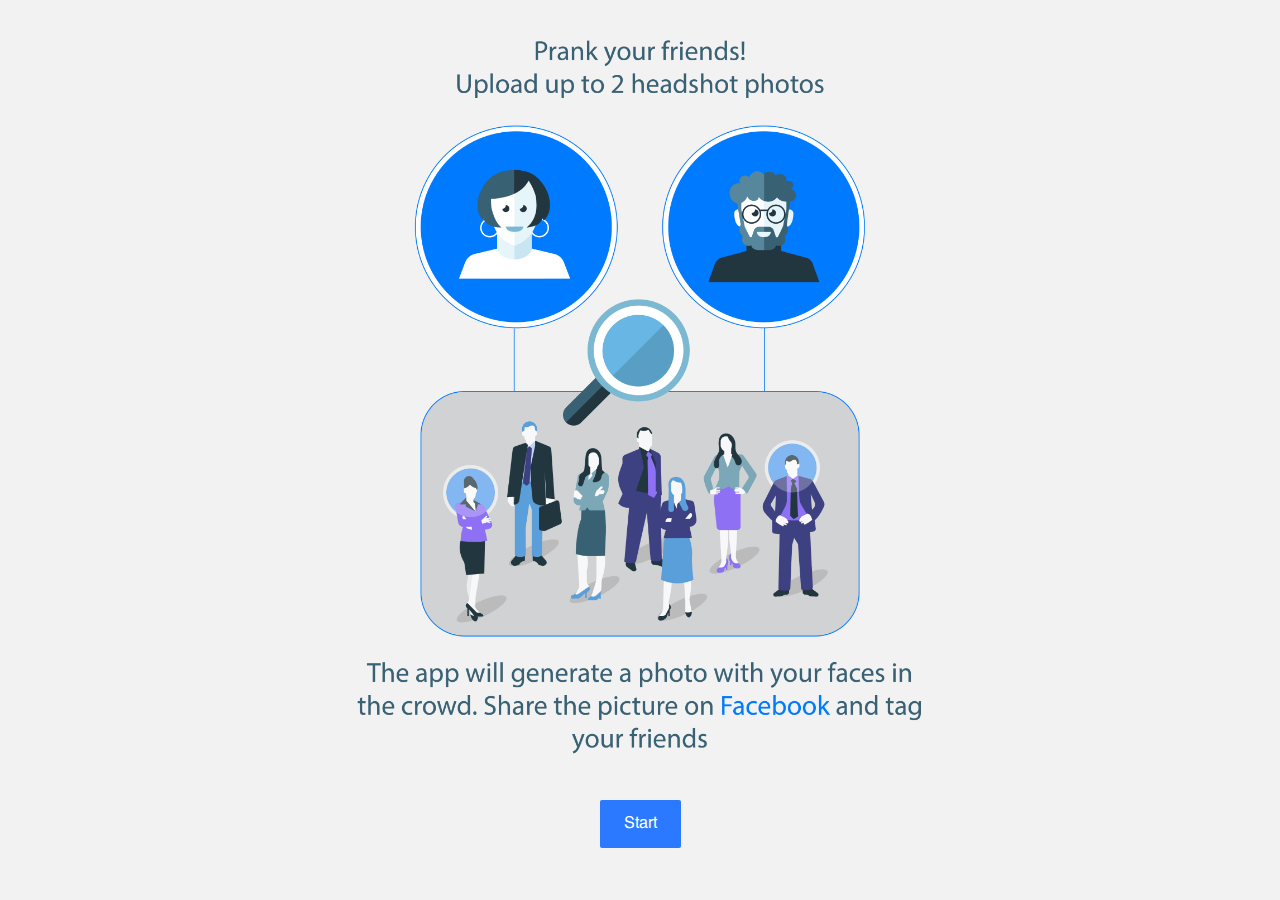
==== commit f06d8645: "More UI and stats fixes" ====
--- a/templates/index.html
+++ b/templates/index.html
@@ -6,13 +6,16 @@
     <meta name="apple-mobile-web-app-capable" content="yes">
     <title>Gene</title>
 
-    <link rel="stylesheet" href="/static/css/styles.css?rnd=10"/>
+    <link rel="stylesheet" href="/static/css/styles.css?rnd=12"/>
+
+    <!-- Yandex.Metrika counter --> <script type="text/javascript" > (function(m,e,t,r,i,k,a){m[i]=m[i]||function(){(m[i].a=m[i].a||[]).push(arguments)}; m[i].l=1*new Date();k=e.createElement(t),a=e.getElementsByTagName(t)[0],k.async=1,k.src=r,a.parentNode.insertBefore(k,a)}) (window, document, "script", "https://mc.yandex.ru/metrika/tag.js", "ym"); ym(52246906, "init", { id:52246906, clickmap:true, trackLinks:true, accurateTrackBounce:true, webvisor:true }); </script> <noscript><div><img src="https://mc.yandex.ru/watch/52246906" style="position:absolute; left:-9999px;" alt="" /></div></noscript> <!-- /Yandex.Metrika counter -->
+
 </head>
 <body>
     <div class="container">
         <div class="screen geneHidden" id="startScreen">
             <div class="onboardingContent">
-                <img src="/static/img/onboarding3.png" />
+                <img src="/static/img/onboarding3.png" onclick="openFacesScreen()" />
             </div>
             <div class="onboardingStart">
                 <div class="geneBtn" onclick="openFacesScreen()">
@@ -49,19 +52,6 @@
                 <div class="crowdList gene-custom-scroll">
                     <div class="genePlus" onclick="selectCrowdPhoto()">
                     </div>
-
-                    <img src="https://ewedit.files.wordpress.com/2017/07/gettyimages-821100560_master.jpg" />
-                    <img src="https://a.ltrbxd.com/resized/sm/upload/0d/vz/j0/cr/black-dynamite-1200-1200-675-675-crop-000000.jpg" />
-                    <img src="https://img-fotki.yandex.ru/get/26/14124454.2d1/0_9e3bf_ed5ddce8_orig.jpg" />
-                    <img src="https://i.ytimg.com/vi/z9mUFSexdlE/maxresdefault.jpg" />
-                    <img src="https://cdn.shazoo.ru/216426_N1qt1Xm7x4_j4nzfdtozpiiwkljklia.png" />
-                    <img src="https://imgflip.com/s/meme/Distracted-Boyfriend.jpg" />
-                    <img src="https://gl-images.condecdn.net/image/7j0meyqERjZ/crop/1620/f/sex.jpg" />
-                    <img src="https://www.vladtime.ru/uploads/posts/2018-07/1530443463_maxresdefault.jpg" />
-                    <img src="https://pbs.twimg.com/media/DxGrh3JU8AAuND_.jpg" />
-                    <img src="https://www.bellmedia.ca/wp-content/uploads/2019/01/582700_570948_3621x2400-1280x800.jpg" />
-                    <img src="https://fsmedia.imgix.net/5a/ed/ef/b8/b0e9/472e/9793/2eacf1d02227/han-and-chewbacca.jpeg" />
-                    <img src="https://staff-online.ru/wp-content/uploads/2016/12/gosti-shou.jpg" />
                 </div>
                 <div class="actionButtons">
                     <div class="geneBtn bordered" onclick="popScreen()">
@@ -105,6 +95,10 @@
                     Share result and <b>tag friends</b>!
                 </span>
                 <div class="geneFlexDumb"></div>
+                <div class="answerIcon" id="answerBtn">
+                    <img class="openedEye" src="/static/img/opened-eye.svg" />
+                    <img class="closedEye" src="/static/img/closed-eye.svg" />
+                </div>
                 <svg transform="scale(1.5)" version="1.1" xmlns="https://www.w3.org/2000/svg" xmlns:xlink="https://www.w3.org/1999/xlink" x="0px" y="0px" width="21px" height="21px" viewBox="0 0 21 21" enable-background="new 0 0 21 21" xml:space="preserve" onclick="resetScreens()">
                     <g>
                         <path d="M16.615,10.368c0-3.372-2.744-6.116-6.115-6.116c-3.375,0-6.117,2.743-6.117,6.116c0,3.372,2.744,6.115,6.117,6.115
@@ -125,8 +119,8 @@
                 <div class="contentBody">
                 </div>
                 <div class="actionButtons">
-                    <div class="geneBtn bordered" id="answerBtn">
-                        Answer
+                    <div class="geneBtn bordered" onclick="backFromResult()">
+                        Back
                     </div>
                     <div></div>
                     <div class="geneBtn" id="shareBtn">
@@ -164,6 +158,6 @@
     <script type="text/javascript" src="/static/js/promise.min.js"></script>
     <script type="text/javascript" src="/static/js/impetus.js?rnd=1"></script>
     <script type="text/javascript" src="/static/js/pinch-zoom-canvas.js?rnd=5"></script>
-    <script type="text/javascript" src="/static/js/index.js?rnd=12"></script>
+    <script type="text/javascript" src="/static/js/index.js?rnd=15"></script>
 </body>
 </html>
--- a/static/css/styles.css
+++ b/static/css/styles.css
@@ -221,6 +221,7 @@
     font-weight: bold;
     text-align: center;
     padding: 10px;
+    padding-top: 20px;
     border-bottom: 1px solid rgba(0, 0, 0, 0.1);
 }
 
@@ -236,6 +237,7 @@
     display: -ms-flexbox;
     display: flex;
     padding: 10px;
+    padding-bottom: 20px;
      -webkit-box-pack: center;
         -ms-flex-pack: center;
             justify-content: center;
@@ -354,6 +356,10 @@
 
 /** core */
 
+@font-face {
+    font-family: Helvetica;
+    src: url("/static/fonts/font.otf") format("opentype");
+}
 
 .geneHidden {
     display: none !important;
@@ -370,12 +376,15 @@
 /** *** */
 
 body, html {
+    font-size: 16px;
+    line-height: 16px;
     padding: 0;
     margin: 0;
     background: #f2f2f2;
     width: 100%;
     height: 100%;
     overflow: hidden;
+    font-family: Helvetica;
 
     -webkit-touch-callout: none; /* iOS Safari */
     -webkit-user-select: none; /* Safari */ /* Konqueror HTML */
@@ -660,17 +669,21 @@
 
 #cookingFaces {
     position: relative;
-    height: 45%;
-    display: -webkit-box;
-    display: -ms-flexbox;
-    display: flex;
-    -webkit-box-align: center;
-        -ms-flex-align: center;
-            align-items: center;
-    -webkit-box-pack: center;
-        -ms-flex-pack: center;
-            justify-content: center;
-    margin-bottom: 20px;
+    -webkit-box-flex: 1;
+        -ms-flex: 1;
+            flex: 1;
+    min-height: 0;
+    min-width: 0;
+    display: -webkit-box;
+    display: -ms-flexbox;
+    display: flex;
+    -webkit-box-align: center;
+        -ms-flex-align: center;
+            align-items: center;
+    -webkit-box-pack: center;
+        -ms-flex-pack: center;
+            justify-content: center;
+    margin-bottom: 10px;
 }
 
 #cookingFaces:after {
@@ -714,12 +727,35 @@
             flex: 1;
     min-height: 0;
     min-width: 0;
+    margin-top: 10px;
 }
 
 /** result screen */
 
-.answerIsVisible {
-    background: rgba(0, 0, 0, 0.1) !important;
+.answerIcon {
+    margin-top: 3px;
+    margin-right: 15px;
+}
+
+.answerIcon img {
+    width: 40px;
+    height: 40px;
+}
+
+.openedEye {
+    margin-top: -4px;
+}
+
+.answerIcon .openedEye {
+    display: none;
+}
+
+.answerIcon.answerIsVisible .openedEye {
+    display: block;
+}
+
+.answerIcon.answerIsVisible .closedEye {
+    display: none;
 }
 
 #resultScreen .contentBody {
@@ -730,6 +766,7 @@
         -ms-flex-align: center;
             align-items: center;
     margin: 0 22px 10px;
+    position: relative;
 }
 
 #resultScreen canvas {
@@ -740,3 +777,77 @@
     -o-transition: opacity 0.3s ease-in;
     transition: opacity 0.3s ease-in;
 }
+
+.leftArrowTip {
+    position: absolute;
+    width: 15px;
+    left: -15px;
+    -webkit-transform: rotate(-45deg);
+    -ms-transform: rotate(-45deg);
+    transform: rotate(-45deg);
+    -webkit-animation: arrowLeftMove 1.5s infinite linear;
+    animation: arrowLeftMove 1.5s infinite linear;
+}
+
+.rightArrowTip {
+    position: absolute;
+    width: 15px;
+    right: -15px;
+    -webkit-transform: rotate(135deg);
+    -ms-transform: rotate(135deg);
+    transform: rotate(135deg);
+    -webkit-animation: arrowRightMove 1.5s infinite linear;
+    animation: arrowRightMove 1.5s infinite linear;
+}
+
+@-webkit-keyframes arrowLeftMove {
+    0%, 100% {
+        -webkit-transform: rotate(-45deg);
+        -ms-transform: rotate(-45deg);
+        transform: rotate(-45deg);
+    }
+    50% {
+        -webkit-transform: rotate(-45deg) translateX(-5px);
+        -ms-transform: rotate(-45deg) translateX(-5px);
+        transform: rotate(-45deg) translateX(-5px);
+    }
+}
+
+@keyframes arrowLeftMove {
+    0%, 100% {
+        -webkit-transform: rotate(-45deg);
+        -ms-transform: rotate(-45deg);
+        transform: rotate(-45deg);
+    }
+    50% {
+        -webkit-transform: rotate(-45deg) translateX(-5px);
+        -ms-transform: rotate(-45deg) translateX(-5px);
+        transform: rotate(-45deg) translateX(-5px);
+    }
+}
+
+@-webkit-keyframes arrowRightMove {
+    0%, 100% {
+        -webkit-transform: rotate(135deg);
+        -ms-transform: rotate(135deg);
+        transform: rotate(135deg);
+    }
+    50% {
+        -webkit-transform: rotate(135deg) translateX(-5px);
+        -ms-transform: rotate(135deg) translateX(-5px);
+        transform: rotate(135deg) translateX(-5px);
+    }
+}
+
+@keyframes arrowRightMove {
+    0%, 100% {
+        -webkit-transform: rotate(135deg);
+        -ms-transform: rotate(135deg);
+        transform: rotate(135deg);
+    }
+    50% {
+        -webkit-transform: rotate(135deg) translateX(-5px);
+        -ms-transform: rotate(135deg) translateX(-5px);
+        transform: rotate(135deg) translateX(-5px);
+    }
+}
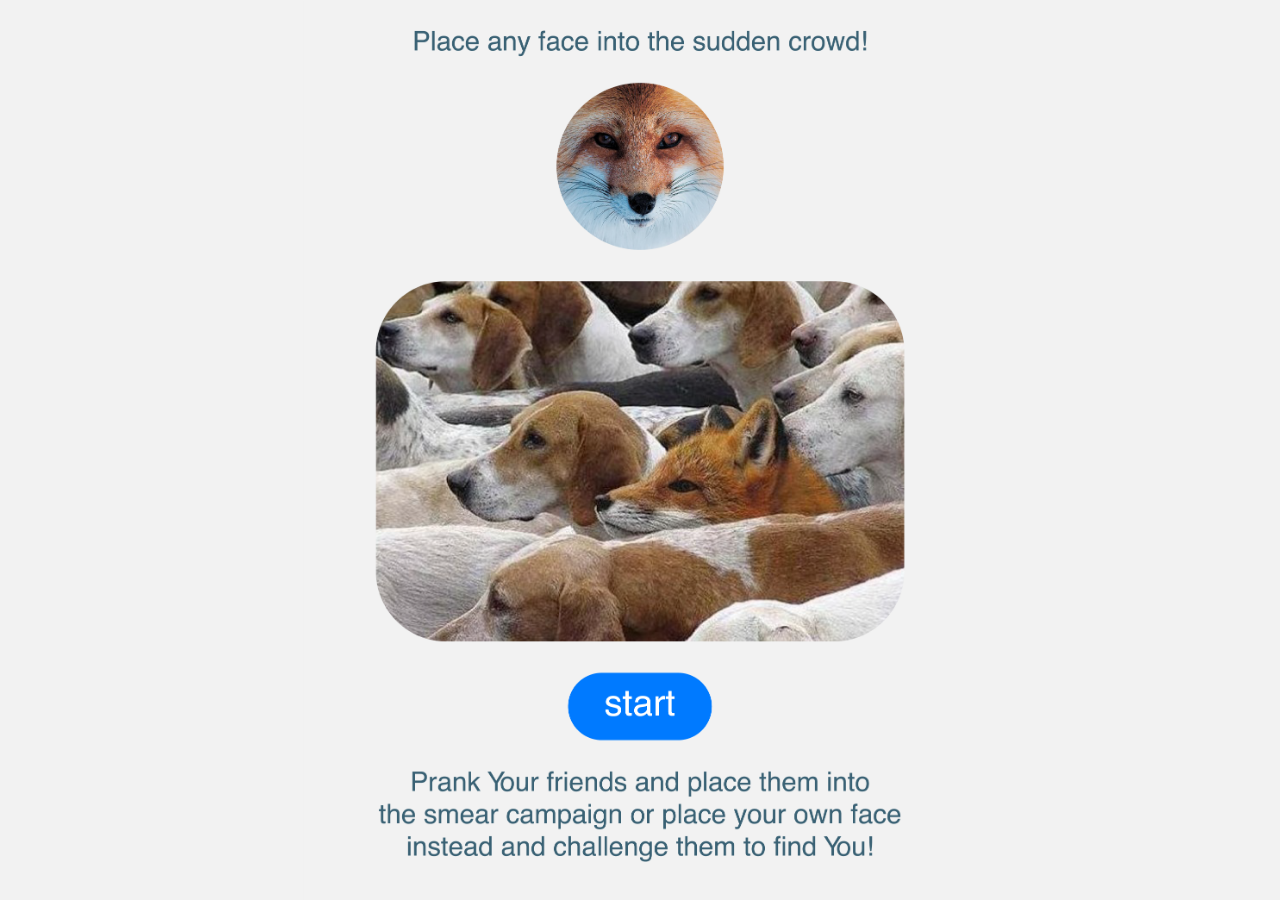
==== commit 1d47535c: "New UI experiments" ====
--- a/templates/index.html
+++ b/templates/index.html
@@ -6,22 +6,28 @@
     <meta name="apple-mobile-web-app-capable" content="yes">
     <title>Gene</title>
 
-    <link rel="stylesheet" href="/static/css/styles.css?rnd=12"/>
+    <link rel="stylesheet" href="/static/css/styles.css?rnd=13"/>
 
     <!-- Yandex.Metrika counter --> <script type="text/javascript" > (function(m,e,t,r,i,k,a){m[i]=m[i]||function(){(m[i].a=m[i].a||[]).push(arguments)}; m[i].l=1*new Date();k=e.createElement(t),a=e.getElementsByTagName(t)[0],k.async=1,k.src=r,a.parentNode.insertBefore(k,a)}) (window, document, "script", "https://mc.yandex.ru/metrika/tag.js", "ym"); ym(52246906, "init", { id:52246906, clickmap:true, trackLinks:true, accurateTrackBounce:true, webvisor:true }); </script> <noscript><div><img src="https://mc.yandex.ru/watch/52246906" style="position:absolute; left:-9999px;" alt="" /></div></noscript> <!-- /Yandex.Metrika counter -->
 
 </head>
 <body>
     <div class="container">
-        <div class="screen geneHidden" id="startScreen">
+        <div class="screen geneHidden" id="startScreen1">
             <div class="onboardingContent">
-                <img src="/static/img/onboarding3.png" onclick="openFacesScreen()" />
+                <img class="onboardingImage" src="/static/img/onboarding-1.png" onclick="openFacesScreen()" />
             </div>
             <div class="onboardingStart">
                 <div class="geneBtn" onclick="openFacesScreen()">
                     Start
                 </div>
             </div>
+        </div>
+        <div class="screen geneHidden" id="startScreen2">
+            <img class="onboardingImage" src="/static/img/onboarding-2.png" onclick="openFacesScreen()" />
+        </div>
+        <div class="screen geneHidden" id="startScreen3">
+            <img class="onboardingImage" src="/static/img/onboarding-3.png" onclick="openFacesScreen()" />
         </div>
         <div class="screen geneHidden" id="facesScreen">
             <div class="header">
@@ -32,7 +38,7 @@
                     <div id="facesDiv">
                         
                     </div>
-                    <div class="genePlus" onclick="selectFacePhoto()">
+                    <div class="genePlus bluePlus" onclick="selectFacePhoto()">
                     </div>
                 </div>
                 <div class="actionButtons">
@@ -50,7 +56,7 @@
             </div>
             <div class="content">
                 <div class="crowdList gene-custom-scroll">
-                    <div class="genePlus" onclick="selectCrowdPhoto()">
+                    <div class="genePlus bluePlus" onclick="selectCrowdPhoto()">
                     </div>
                 </div>
                 <div class="actionButtons">
@@ -90,9 +96,7 @@
         <div class="screen geneHidden" id="resultScreen">
             <div class="header">
                 <span>
-                    Great job!
-                    <br>
-                    Share result and <b>tag friends</b>!
+                    Share and <b>tag friends</b>!
                 </span>
                 <div class="geneFlexDumb"></div>
                 <div class="answerIcon" id="answerBtn">
@@ -158,6 +162,6 @@
     <script type="text/javascript" src="/static/js/promise.min.js"></script>
     <script type="text/javascript" src="/static/js/impetus.js?rnd=1"></script>
     <script type="text/javascript" src="/static/js/pinch-zoom-canvas.js?rnd=5"></script>
-    <script type="text/javascript" src="/static/js/index.js?rnd=15"></script>
+    <script type="text/javascript" src="/static/js/index.js?rnd=16"></script>
 </body>
 </html>
--- a/static/css/styles.css
+++ b/static/css/styles.css
@@ -354,6 +354,18 @@
     background: #2a79ff;
 }
 
+.genePlus.bluePlus {
+    background: #2a79ff;
+}
+
+.genePlus.bluePlus:after {
+    background: #fff;
+}
+
+.genePlus.bluePlus:before {
+    background: #fff;
+}
+
 /** core */
 
 @font-face {
@@ -384,7 +396,7 @@
     width: 100%;
     height: 100%;
     overflow: hidden;
-    font-family: Helvetica;
+    font-family: Helvetica, sans-serif;
 
     -webkit-touch-callout: none; /* iOS Safari */
     -webkit-user-select: none; /* Safari */ /* Konqueror HTML */
@@ -429,9 +441,9 @@
     border-bottom: 1px solid rgba(0, 0, 0, 0.1);
     -webkit-box-sizing: border-box;
             box-sizing: border-box;
-    -webkit-box-pack: justify;
-        -ms-flex-pack: justify;
-            justify-content: space-between;
+    -webkit-box-pack: center;
+        -ms-flex-pack: center;
+            justify-content: center;
     -webkit-box-align: center;
         -ms-flex-align: center;
             align-items: center;
@@ -489,7 +501,7 @@
     min-width: 0;
 }
 
-.onboardingContent img {
+.onboardingImage {
     height: 100%;
     max-width: 100%;
     max-height: 100%;
@@ -776,6 +788,12 @@
     -webkit-transition: opacity 0.3s ease-in;
     -o-transition: opacity 0.3s ease-in;
     transition: opacity 0.3s ease-in;
+}
+
+#resultScreen .header {
+    -webkit-box-pack: justify;
+        -ms-flex-pack: justify;
+            justify-content: space-between;
 }
 
 .leftArrowTip {
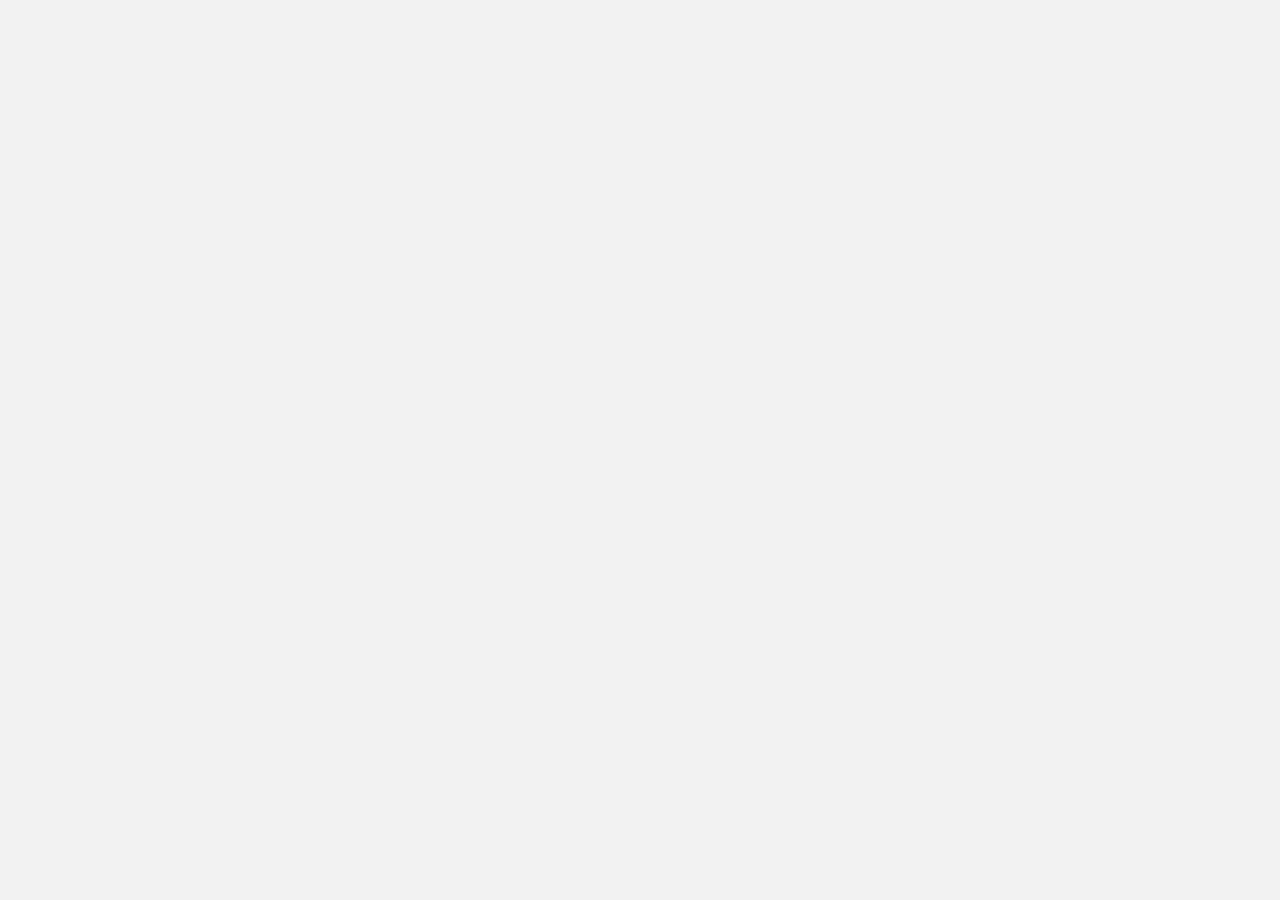
==== commit c4dc3e3f: "Fix bug" ====
--- a/templates/index.html
+++ b/templates/index.html
@@ -6,28 +6,17 @@
     <meta name="apple-mobile-web-app-capable" content="yes">
     <title>Gene</title>
 
-    <link rel="stylesheet" href="/static/css/styles.css?rnd=13"/>
+    <link rel="stylesheet" href="/static/css/styles.css?rnd=20"/>
 
     <!-- Yandex.Metrika counter --> <script type="text/javascript" > (function(m,e,t,r,i,k,a){m[i]=m[i]||function(){(m[i].a=m[i].a||[]).push(arguments)}; m[i].l=1*new Date();k=e.createElement(t),a=e.getElementsByTagName(t)[0],k.async=1,k.src=r,a.parentNode.insertBefore(k,a)}) (window, document, "script", "https://mc.yandex.ru/metrika/tag.js", "ym"); ym(52246906, "init", { id:52246906, clickmap:true, trackLinks:true, accurateTrackBounce:true, webvisor:true }); </script> <noscript><div><img src="https://mc.yandex.ru/watch/52246906" style="position:absolute; left:-9999px;" alt="" /></div></noscript> <!-- /Yandex.Metrika counter -->
 
 </head>
 <body>
     <div class="container">
-        <div class="screen geneHidden" id="startScreen1">
-            <div class="onboardingContent">
-                <img class="onboardingImage" src="/static/img/onboarding-1.png" onclick="openFacesScreen()" />
-            </div>
-            <div class="onboardingStart">
-                <div class="geneBtn" onclick="openFacesScreen()">
-                    Start
-                </div>
-            </div>
-        </div>
-        <div class="screen geneHidden" id="startScreen2">
-            <img class="onboardingImage" src="/static/img/onboarding-2.png" onclick="openFacesScreen()" />
-        </div>
-        <div class="screen geneHidden" id="startScreen3">
-            <img class="onboardingImage" src="/static/img/onboarding-3.png" onclick="openFacesScreen()" />
+        <div class="textPreloading">Demo</div>
+        <div class="screen geneHidden" id="startScreenIndia">
+        </div>
+        <div class="screen geneHidden" id="startScreenAll">
         </div>
         <div class="screen geneHidden" id="facesScreen">
             <div class="header">
@@ -51,9 +40,7 @@
             </div>
         </div>
         <div class="screen geneHidden" id="crowdScreen">
-            <div class="header">
-                Choose the crowd
-            </div>
+            <div class="headerDumb"></div>
             <div class="content">
                 <div class="crowdList gene-custom-scroll">
                     <div class="genePlus bluePlus" onclick="selectCrowdPhoto()">
@@ -66,6 +53,9 @@
                     <div></div>
                     <div></div>
                 </div>
+            </div>
+            <div class="header">
+                Choose the crowd
             </div>
         </div>
         <div class="screen geneHidden" id="cookingScreen">
@@ -99,7 +89,7 @@
                     Share and <b>tag friends</b>!
                 </span>
                 <div class="geneFlexDumb"></div>
-                <div class="answerIcon" id="answerBtn">
+                <div class="answerIcon" id="answerBtn" onclick="onAnswerClick()">
                     <img class="openedEye" src="/static/img/opened-eye.svg" />
                     <img class="closedEye" src="/static/img/closed-eye.svg" />
                 </div>
@@ -127,12 +117,73 @@
                         Back
                     </div>
                     <div></div>
-                    <div class="geneBtn" id="shareBtn">
+                    <div class="geneBtn" id="shareBtn" onclick="onShareButtonClick()">
                         Share
                     </div>
                 </div>
             </div>
         </div>
+
+        <!-- SHORT FLOW -->
+
+        <div class="screen geneHidden" id="shortFlowScreen">
+            <div class="header">
+                <span>
+                    Select photo of you or your friends
+                </span>
+                <div class="geneFlexDumb"></div>
+                <div class="answerIcon" onclick="onAnswerClick()">
+                    <img class="openedEye" src="/static/img/opened-eye.svg" />
+                    <img class="closedEye" src="/static/img/closed-eye.svg" />
+                </div>
+                <svg class="resetIcon" transform="scale(1.5)" version="1.1" xmlns="https://www.w3.org/2000/svg" xmlns:xlink="https://www.w3.org/1999/xlink" x="0px" y="0px" width="21px" height="21px" viewBox="0 0 21 21" enable-background="new 0 0 21 21" xml:space="preserve">
+                    <g>
+                        <path d="M16.615,10.368c0-3.372-2.744-6.116-6.115-6.116c-3.375,0-6.117,2.743-6.117,6.116c0,3.372,2.744,6.115,6.117,6.115
+                            v-2.262l5.779,2.889L10.5,20.001v-2.266c-4.062,0-7.369-3.305-7.369-7.366C3.131,6.305,6.438,3,10.5,3
+                            c4.062,0,7.367,3.305,7.369,7.368H16.615z"></path>
+                        <g opacity="0.4">
+                            <path fill="#FFFFFF" d="M10.5,3c4.062,0,7.367,3.305,7.369,7.368h-1.254c0-3.372-2.744-6.116-6.115-6.116
+                                c-3.375,0-6.117,2.743-6.117,6.116c0,3.372,2.744,6.115,6.117,6.115v-2.262l5.779,2.889L10.5,20.001v-2.266
+                                c-4.062,0-7.369-3.305-7.369-7.366C3.131,6.305,6.438,3,10.5,3 M10.5,2L10.5,2c-4.615,0-8.369,3.755-8.369,8.369
+                                c0,4.275,3.224,7.812,7.369,8.307v1.325v1.618l1.447-0.724l5.779-2.891l1.789-0.895l-1.789-0.894l-5.779-2.889L9.5,12.604v1.618
+                                v1.164c-2.345-0.466-4.117-2.539-4.117-5.017c0-2.821,2.296-5.116,5.117-5.116c2.82,0,5.115,2.295,5.115,5.116v1h1h1.254h1v-1
+                                C18.867,5.754,15.112,2,10.5,2L10.5,2z"></path>
+                        </g>
+                    </g>
+                </svg>
+            </div>
+            <div class="content">
+                <div class="contentBody">
+                    <div class="faceShortPlaceholder" onclick="selectFacePhoto()">
+                        <div class="genePlus bluePlus">
+                        </div>
+                        <div class="geneSpinner geneHidden">Loading...</div>
+                        <svg class="errorIcon" xmlns="http://www.w3.org/2000/svg" xmlns:xlink="http://www.w3.org/1999/xlink" version="1.1" x="0px" y="0px" viewBox="0 0 380 380" style="enable-background:new 0 0 380 380;" xml:space="preserve" width="512px" height="512px">
+                            <path d="M190.001,0C85.233,0,0.001,85.233,0.001,190s85.231,190,189.999,190c104.767,0,189.998-85.233,189.998-190  S294.767,0,190.001,0z M190.001,64.225c23.047,0,44.662,6.237,63.258,17.103l-171.93,171.93  C70.462,234.663,64.225,213.047,64.225,190C64.225,120.647,120.649,64.225,190.001,64.225z M190.001,315.775  c-23.048,0-44.662-6.237-63.258-17.103l171.93-171.93c10.866,18.596,17.103,40.211,17.103,63.258  C315.776,259.353,259.352,315.775,190.001,315.775z" fill="#FFFFFF"/>
+                        </svg>
+                    </div>
+                    <canvas id="shortFlowResultCanvas"></canvas>
+                </div>
+                <div class="actionButtons">
+                    <div class="geneBtn bordered geneHidden" id="resetBtn">
+                        Reset
+                    </div>
+                    <div class="geneBtn bordered geneHidden" id="randomCrowdBtn">
+                        Mix again
+                    </div>
+                    <div></div>
+                    <div class="geneBtn geneHidden" id="shareBtnShort">
+                        Share
+                    </div>
+                    <div class="geneBtn geneHidden" id="tryAgainBtn">
+                        Try again
+                    </div>
+                </div>
+            </div>
+        </div>
+
+        <!-- SHORT FLOW -->
+
         <div class="progress-steps geneHidden" id="progressSteps">
             <div class="progress-steps__step progress-steps__step--active" id="facesScreenStep">
                 <div class="progress-steps__point"></div>
@@ -162,6 +213,6 @@
     <script type="text/javascript" src="/static/js/promise.min.js"></script>
     <script type="text/javascript" src="/static/js/impetus.js?rnd=1"></script>
     <script type="text/javascript" src="/static/js/pinch-zoom-canvas.js?rnd=5"></script>
-    <script type="text/javascript" src="/static/js/index.js?rnd=16"></script>
+    <script type="text/javascript" src="/static/js/index.js?rnd=21"></script>
 </body>
 </html>
